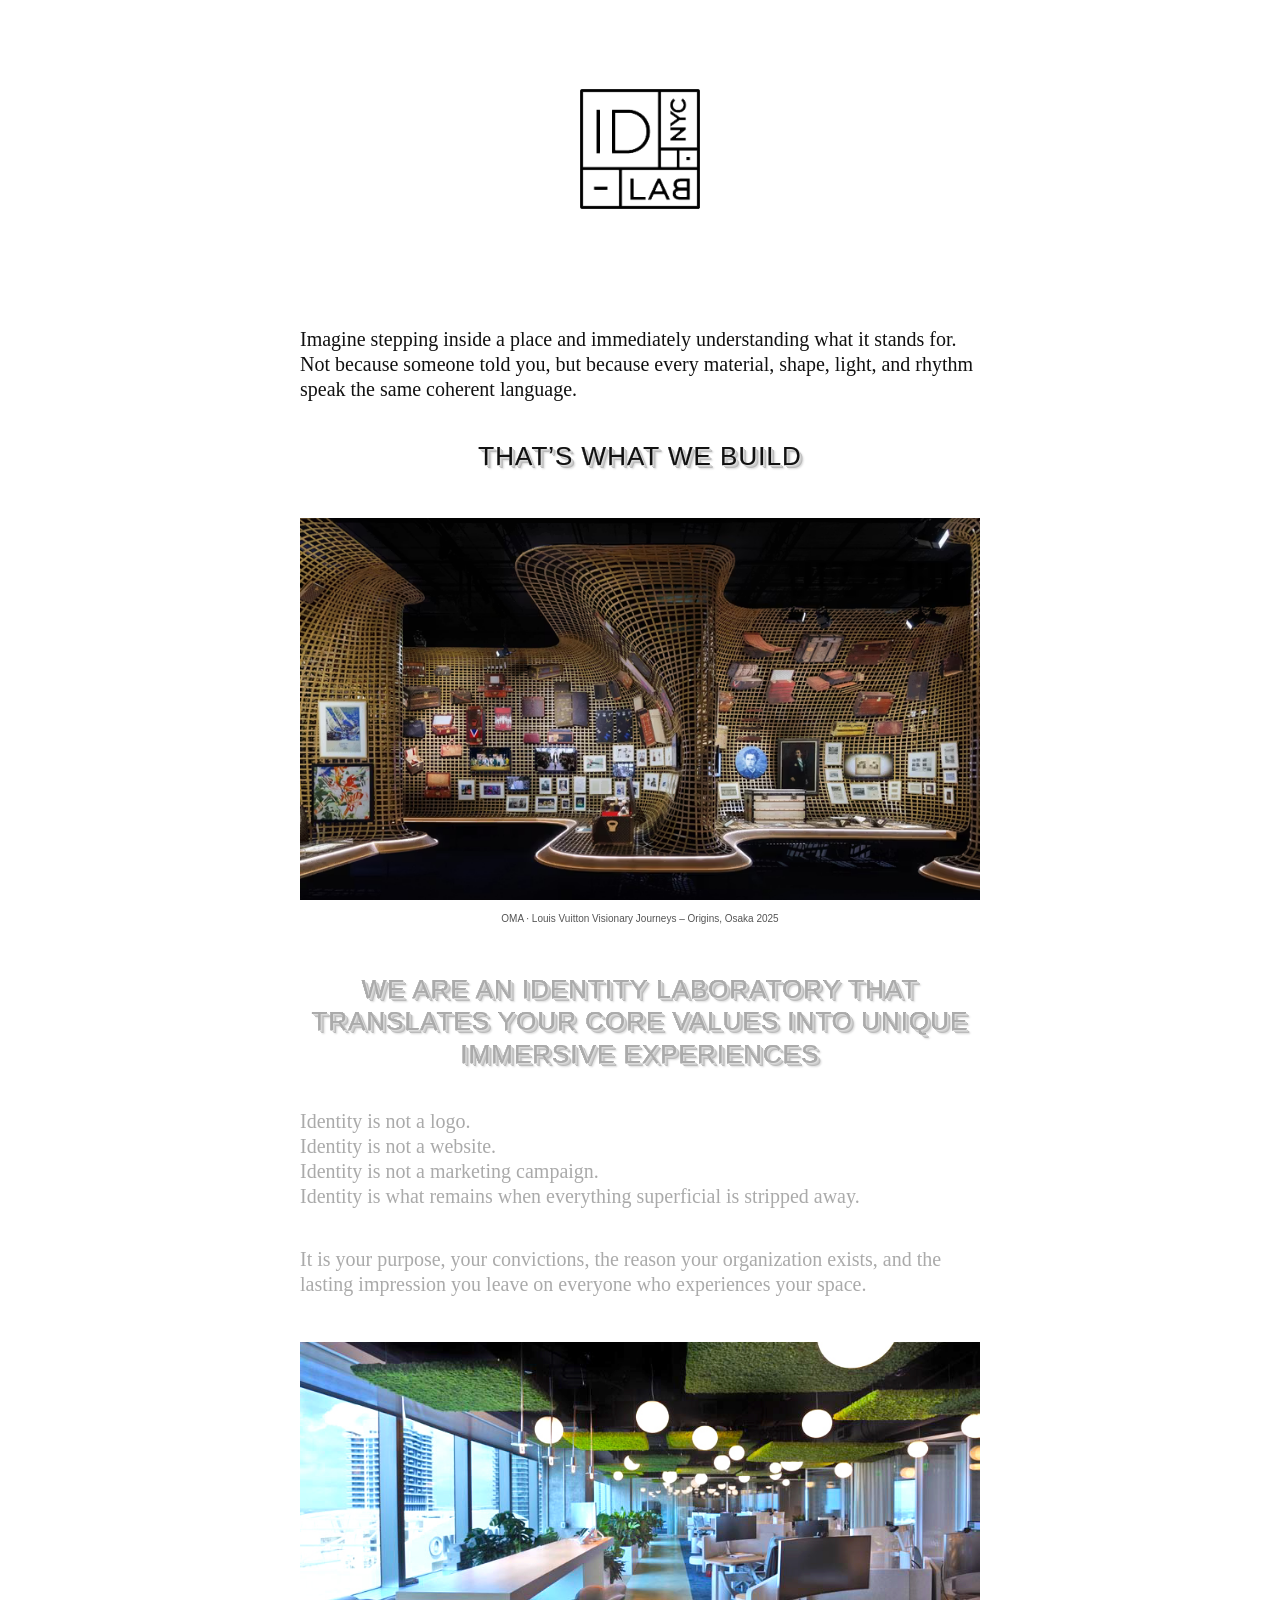
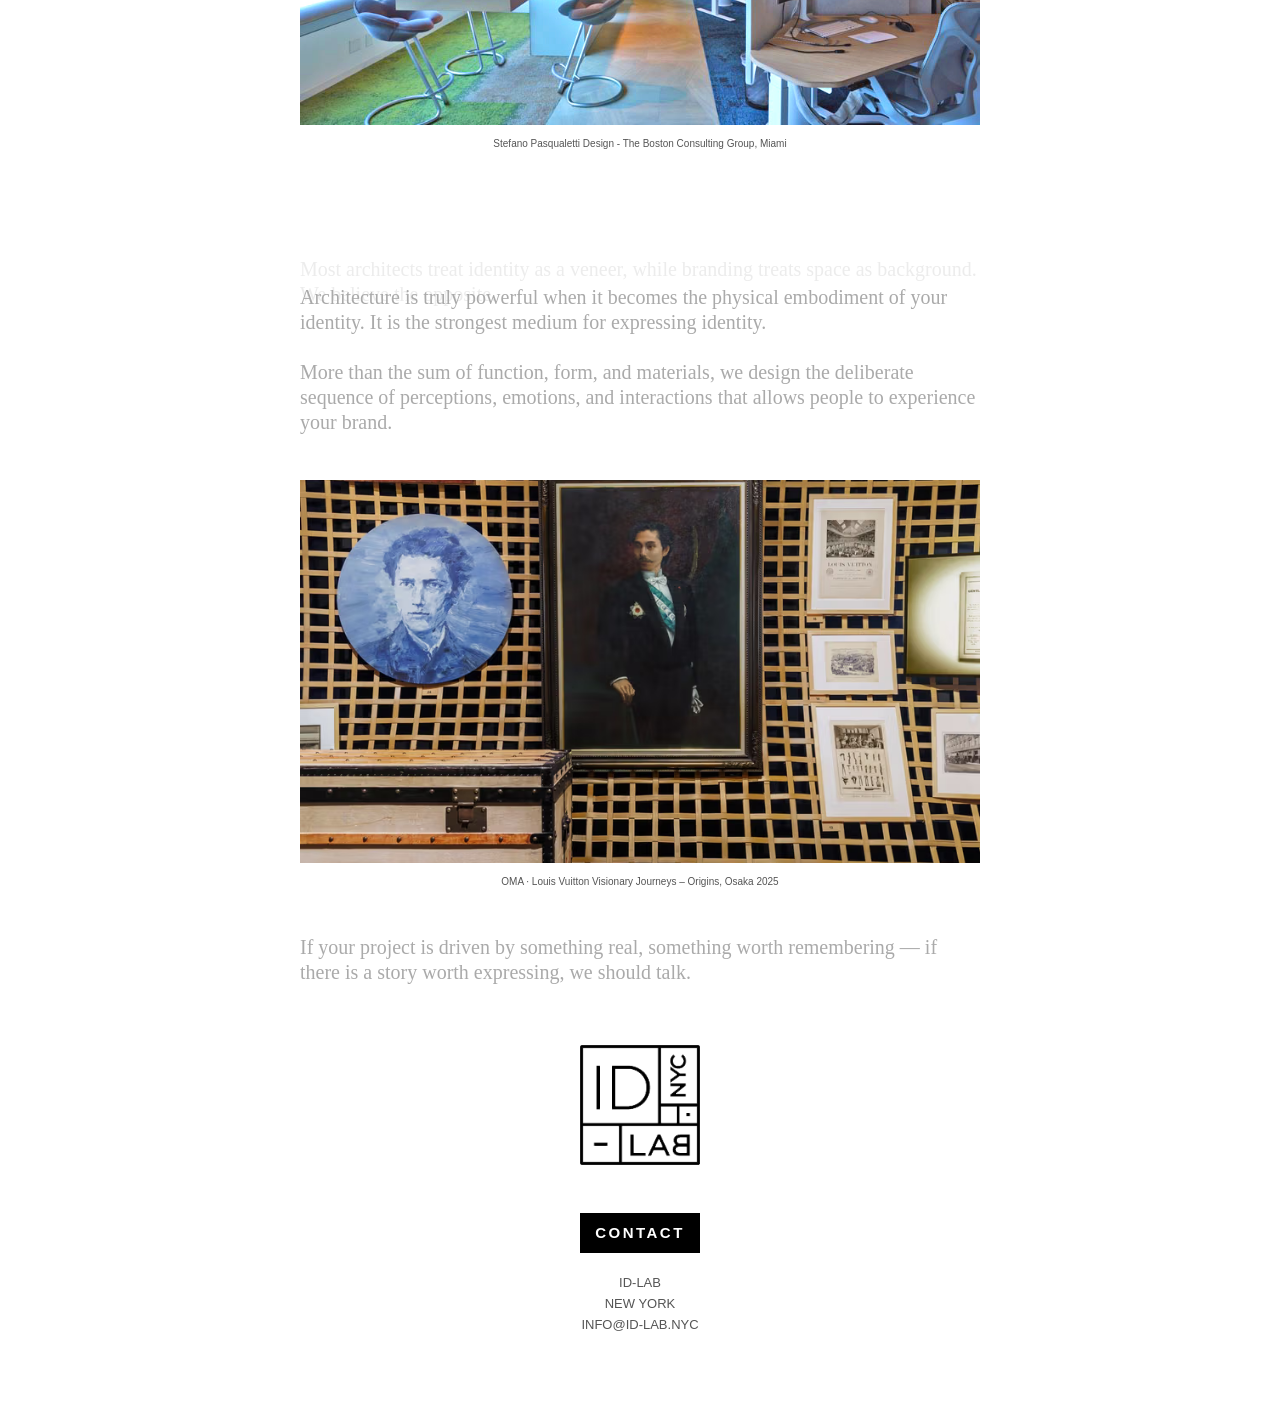
==== index.html @ a7807596 "Update index.html" ====
<!DOCTYPE html>
<html lang="en">
<head>
<meta charset="UTF-8">
<meta name="viewport" content="width=device-width, initial-scale=1.0">
<title>ID-LAB.nyc</title>
<style>
    *{margin:0;padding:0;box-sizing:border-box;}
    body{
        font-family: Helvetica, Arial, sans-serif;
        line-height: 1.25;
        color: #000;
        background: #fff;
        font-size:26px;
        font-weight: 400;
        text-transform: uppercase;
    }
    .container{
        max-width: 720px;
        margin: 0 auto;
        padding: 30px 20px 80px;
    }

    .hero{
        height:33vh;
        background:#fff;
        display:flex;
        align-items:center;
        justify-content:center;
    }
    .logo{
        width: 120px;
        height:auto;
        filter: invert(1); /* Inverts logo colors (white → black, etc.) */
    }


     /* LOGO - Vertical spin (Y-axis) */
    .logo{
        width: 120px;
        height:auto;
        filter: invert(1);
        transform-style: preserve-3d;
        animation: verticalSpin 28s linear infinite; /* slow elegant spin */
    }

    @keyframes verticalSpin {
        from { transform: rotateY(0deg); }
        to { transform: rotateY(360deg); }
    }



    /* Greyed-out Effect */
    p {
        margin-bottom: 2.4rem;
        margin-top: 2.4rem;
        color: #aaa;
        opacity: 0.22;
        transform: translateY(60px);
        transition: all 0.95s cubic-bezier(0.25, 0.1, 0.25, 1);
    }

    p.reveal {
        color: #111;
        opacity: 1;
        transform: translateY(0);
    }

    p.strong {
    text-transform: uppercase;
    font-weight: 400;
    letter-spacing: 1.0px;
    text-align: center;

    /* Very gentle thickness boost */
    -webkit-text-stroke: 0.25px #000;     /* main control - tweak this by 0.05px steps */
    paint-order: stroke fill;
    
    /* Very light shadow for extra softness */
    text-shadow: 
        0.3px 0 0 #000,
        -0.3px 0 0 #000;

       
        /* Rich 3D extruded effect */
        text-shadow:
            1px 1px 0 #ddd,
            2px 2px 0 #ccc,
            3px 3px 0 #bbb,
            4px 4px 2px rgba(0,0,0,0.15);

    }

    p.normal {
        text-transform: none;
        font-size: 20px;
        font-weight: 500;
        line-height: 1.25;
        font-family: Lora, Lora , serif;
        text-align: left;
    }

    p:first-child {
        margin-top: 0;
    }

    .slideshow{
        position: relative;
        width: 100%;
        aspect-ratio: 16 / 9;
        margin: 45px 0 12px;
        background: #fff;
        overflow: hidden;
    }
    .slide{
        position: absolute;
        top: 0; left: 0;
        width: 100%; height: 100%;
        opacity: 0;
        transition: opacity 0.7s ease;
    }
    .slide.active{ opacity: 1; }
    .slide img{
        width: 100%;
        height: 100%;
        object-fit: cover;
        object-position: center;
    }

    .slideshow-caption {
        color:#555;
        font-size: 10px;
        line-height: 1.3;
        text-align: center;
        text-transform: none;
        margin-top: 9px;
        min-height: 22px;
    }

    .contact-btn{
        display:block;
        margin: 40px auto 20px;
        width: 120px;
        text-align: center;
        color:#fff;
        background:#000;
        text-decoration:none;
        text-transform:uppercase;
        font-size:15px;
        font-weight:bold;
        letter-spacing:2.5px;
        border:2px solid #000;
        padding:9px 0;
    }

    .final-signature{
        text-align:center;
        margin: 60px 0 25px;
    }

    .contact-info {
        text-align: center;
        color: #555;
        font-size: 13px;
        line-height: 1.6;
        text-transform: uppercase;
    }
</style>
</head>
<body>

<div class="hero">
    <img class="logo" src="logo.png" alt="ID-LAB NYC">
</div>

<div class="container">

    <div class="intro-text">
        <p class="normal">Imagine stepping inside a place and immediately understanding what it stands for. Not because someone told you, but because every material, shape, light, and rhythm speak the same coherent language.<br></p>
        <p class="strong">That’s what we build</p>
    </div>

    <div class="slideshow" id="oma1">
        <div class="slide active"><img src="Images/OMA-LV-OSAKA-ORIG-01.avif"></div>
        <div class="slide"><img src="Images/OMA-LV-OSAKA-MONO.avif"></div>
        <div class="slide"><img src="Images/06-B.jpg"></div>
        <div class="slide"><img src="Images/19.jpg"></div>
        <div class="slide"><img src="Images/20.jpg"></div>
        <div class="slide"><img src="Images/21.jpg"></div>
        <div class="slide"><img src="Images/OMA-LV-BKK-ICON.avif"></div>
    </div>
    <div class="slideshow-caption" id="caption-oma1">OMA · Louis Vuitton Visionary Journeys – Origins, Osaka 2025</div>

    <p class="strong">We are an identity laboratory that translates your core values into unique immersive experiences</p>

    <p class="normal">Identity is not a logo.<br>Identity is not a website.<br>Identity is not a marketing campaign.<br>Identity is what remains when everything superficial is stripped away.</p>
    
    <p class="normal">It is your purpose, your convictions, the reason your organization exists, and the lasting impression you leave on everyone who experiences your space.</p>

    <div class="slideshow" id="retail">
        <div class="slide active"><img src="Images/08.jpg"></div>
        <div class="slide"><img src="Images/09.jpg"></div>
        <div class="slide"><img src="Images/10.jpg"></div>
        <div class="slide"><img src="Images/15.jpg"></div>
        <div class="slide"><img src="Images/17.jpg"></div>
        <div class="slide"><img src="Images/18.jpg"></div>
        <div class="slide"><img src="Images/82McDougal-L.avif"></div>
    </div>
    <div class="slideshow-caption" id="caption-retail">Stefano Pasqualetti Design - The Boston Consulting Group, Miami</div>

    <p class="normal">Most architects treat identity as a veneer, while branding treats space as background. We believe the opposite.</p>
    
    <p class="normal">Architecture is truly powerful when it becomes the physical embodiment of your identity. It is the strongest medium for expressing identity. <br><br>More than the sum of function, form, and materials, we design the deliberate sequence of perceptions, emotions, and interactions that allows people to experience your brand.</p>

    <div class="slideshow" id="finaloma">
        <div class="slide active"><img src="Images/OMA-LV-OSAKA-ORIG-02.avif"></div>
        <div class="slide"><img src="Images/OMA-LV-OSAKA-MONO.avif"></div>
        <div class="slide"><img src="Images/03.jpg"></div>
        <div class="slide"><img src="Images/04.jpg"></div>
        <div class="slide"><img src="Images/05.jpg"></div>
        <div class="slide"><img src="Images/06.jpg"></div>
        <div class="slide"><img src="Images/07.jpg"></div>
    </div>
    <div class="slideshow-caption" id="caption-finaloma">OMA · Louis Vuitton Visionary Journeys – Origins, Osaka 2025</div>

    <p class="normal">If your project is driven by something real, something worth remembering — if there is a story worth expressing, we should talk.</p>

    <div class="final-signature">
        <img class="logo" src="logo.png" alt="ID-LAB NYC">
    </div>

    <a href="mailto:info@id-lab.nyc" class="contact-btn">Contact</a>

    <div class="contact-info">
        ID-LAB<br>
        New York<br>
        info@id-lab.nyc
    </div>

</div>

<script>
function initSlideshow(slideshowId, captionId, captions) {
    const slides = document.querySelectorAll(`#${slideshowId} .slide`);
    const captionEl = document.getElementById(captionId);
    let i = 0;

    setInterval(() => {
        slides.forEach(s => s.classList.remove('active'));
        i = (i + 1) % slides.length;
        slides[i].classList.add('active');
        captionEl.textContent = captions[i];
    }, 3800);
}

const omaCaptions = ["OMA · Louis Vuitton Visionary Journeys – Origins, Osaka 2025","OMA · Louis Vuitton Visionary Journeys – Monogram, Osaka 2025","OMA · Louis Vuitton Visionary Journeys – LV & Japan, Osaka 2025","OMA · Louis Vuitton Visionary Journeys – Trunkscape, Osaka 2025","OMA · Louis Vuitton Visionary Journeys – LV & Japan, Osaka 2025","OMA · Louis Vuitton Visionary Journeys – Atelier, Osaka 2025","OMA · Louis Vuitton Visionary Journeys – Icons, Bangkok 2023"];

const retailCaptions = ["Stefano Pasqualetti Design - The Boston Consulting Group, Miami","Stefano Pasqualetti Design - The Boston Consulting Group, Miami","Stefano Pasqualetti Design - The Boston Consulting Group, Miami","Anastasio Architects - Giada Flagship, Boston","Anastasio Architects - Golden Goose, Chicago","Anastasio Architects - Golden Goose, Boston","82 McDougal, Fireplace Livingroom, New York, 2018"];

const finalCaptions = ["OMA · Louis Vuitton Visionary Journeys – Origins, Osaka 2025","OMA · Louis Vuitton Visionary Journeys – Monogram, Osaka 2025","OMA · Louis Vuitton Visionary Journeys – Trunkscape, Bangkok 2025","OMA · Louis Vuitton Visionary Journeys – Giveaway, Bangkok 2025","OMA · Louis Vuitton Visionary Journeys – Sport, Shanghai 2025","OMA · Louis Vuitton Visionary Journeys – Icons, Shanghai 2025","OMA · Louis Vuitton Visionary Journeys – Music, Seoul 2025"];

initSlideshow('oma1', 'caption-oma1', omaCaptions);
initSlideshow('retail', 'caption-retail', retailCaptions);
initSlideshow('finaloma', 'caption-finaloma', finalCaptions);

// Cleaner & more decisive reveal - text disappears fully before re-adjusting
let ticking = false;

function revealOnScroll() {
    if (ticking) return;
    ticking = true;

    requestAnimationFrame(() => {
        const paragraphs = document.querySelectorAll('p');
        const vh = window.innerHeight;
        const showThreshold = vh * 0.8;
        const hideThreshold = vh * 0.2;   // Disappears earlier when scrolling up

        paragraphs.forEach(p => {
            const rect = p.getBoundingClientRect();
            if (rect.top < showThreshold && rect.bottom > hideThreshold) {
                p.classList.add('reveal');
            } else {
                p.classList.remove('reveal');
            }
        });
        ticking = false;
    });
}

window.addEventListener('scroll', revealOnScroll, { passive: true });
window.addEventListener('load', revealOnScroll);
</script>

</body>
</html>
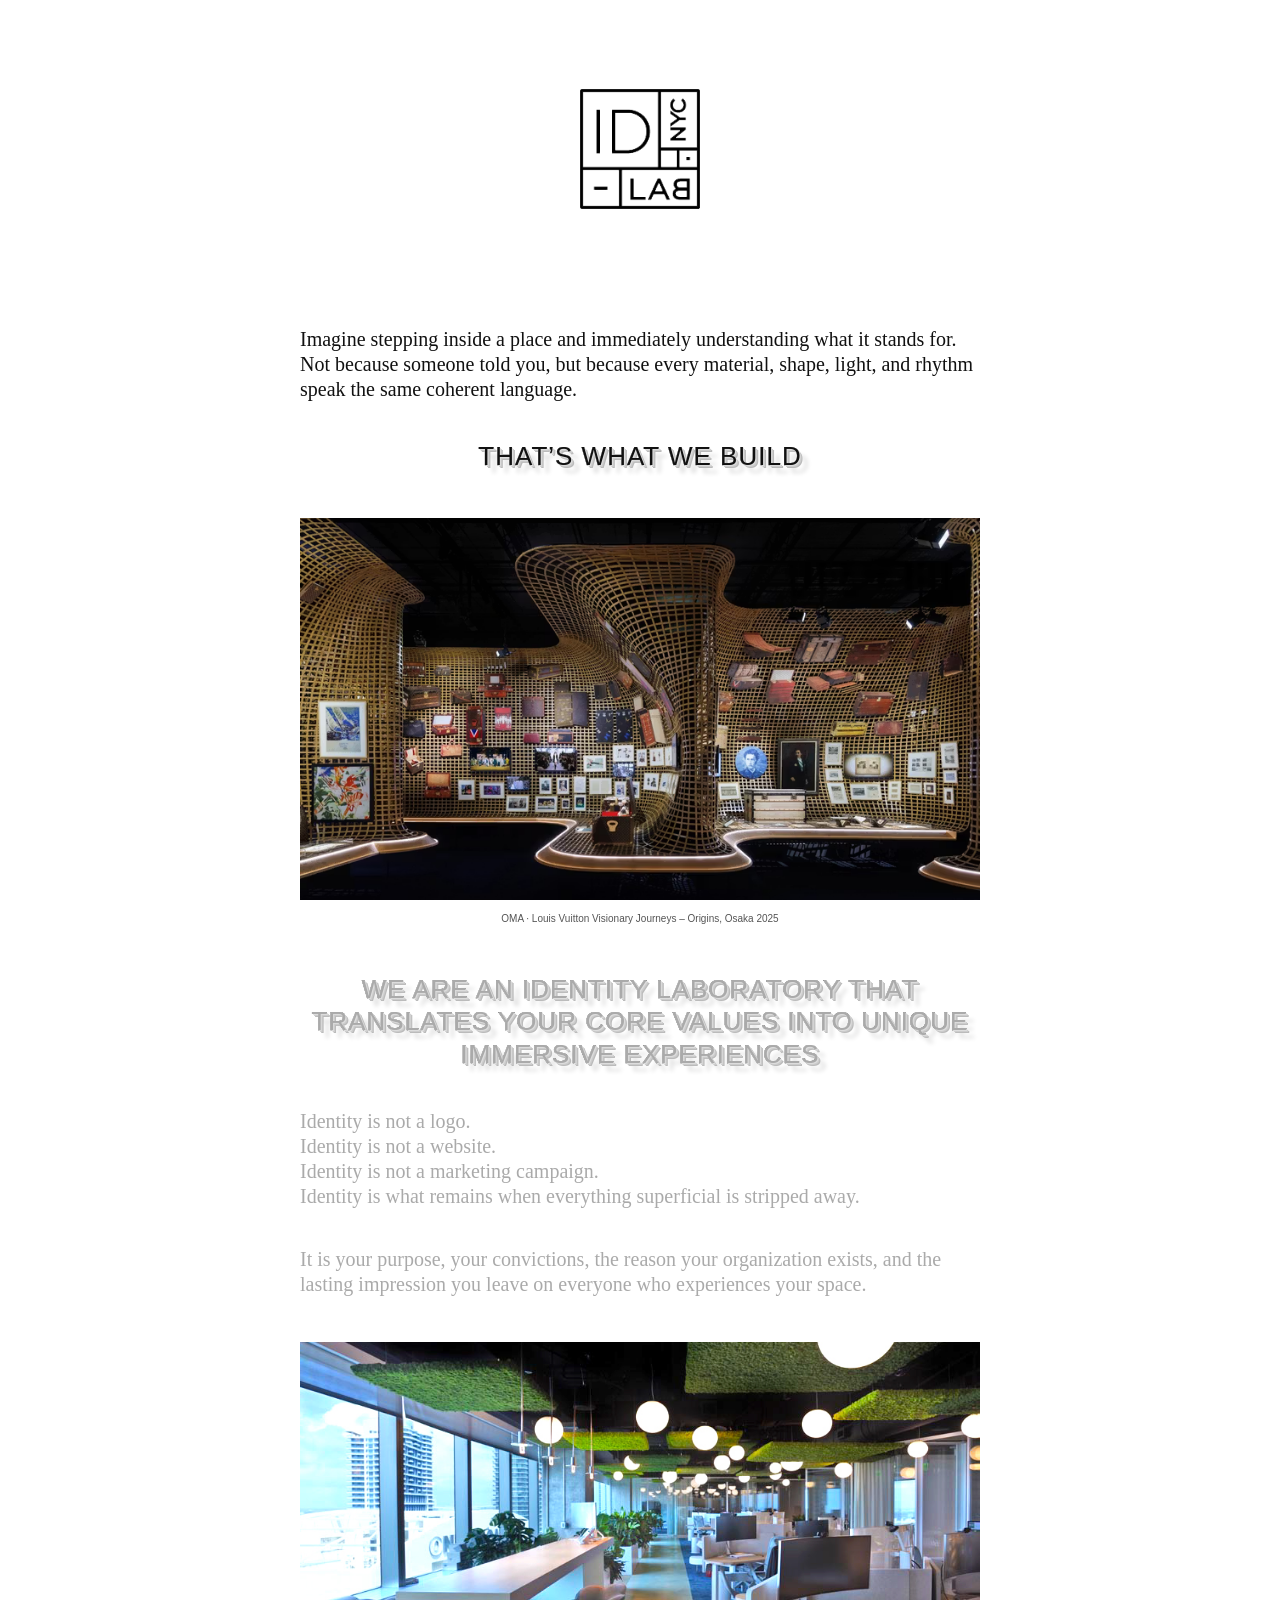
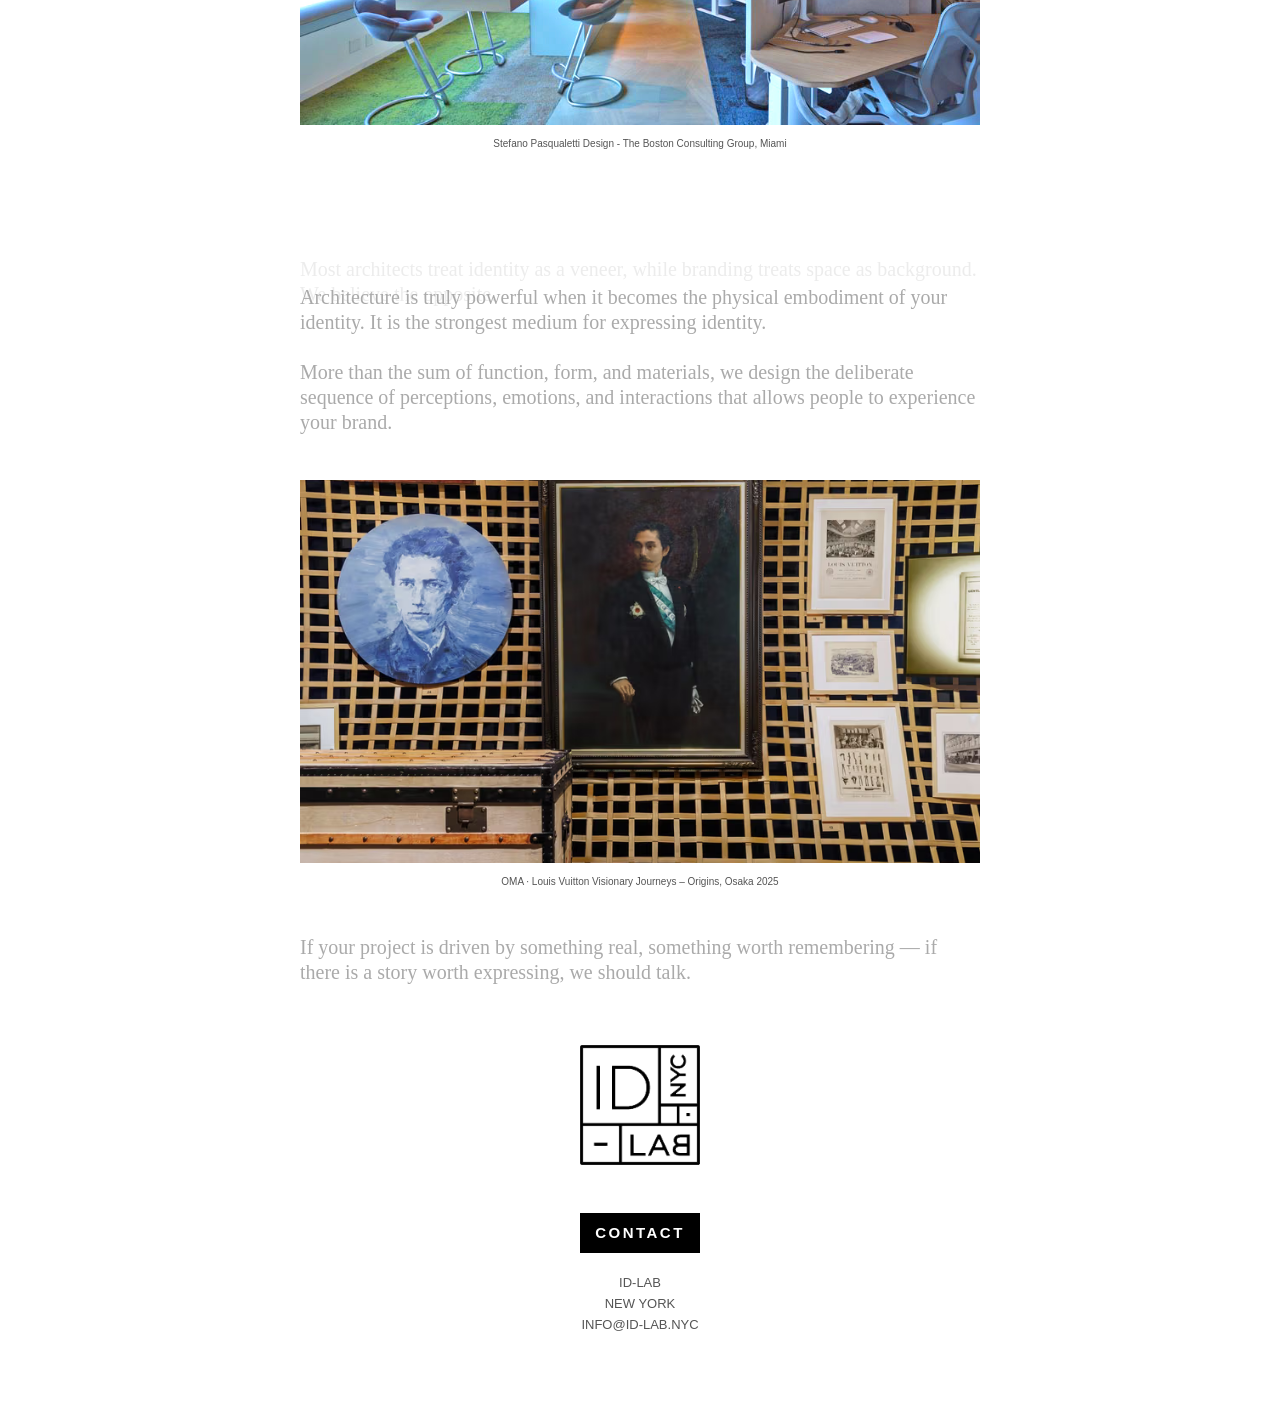
==== commit 83e19e1c: "Update index.html" ====
--- a/index.html
+++ b/index.html
@@ -35,21 +35,6 @@
     }
 
 
-     /* LOGO - Vertical spin (Y-axis) */
-    .logo{
-        width: 120px;
-        height:auto;
-        filter: invert(1);
-        transform-style: preserve-3d;
-        animation: verticalSpin 28s linear infinite; /* slow elegant spin */
-    }
-
-    @keyframes verticalSpin {
-        from { transform: rotateY(0deg); }
-        to { transform: rotateY(360deg); }
-    }
-
-
 
     /* Greyed-out Effect */
     p {
@@ -88,7 +73,7 @@
             1px 1px 0 #ddd,
             2px 2px 0 #ccc,
             3px 3px 0 #bbb,
-            4px 4px 2px rgba(0,0,0,0.15);
+            8px 8px 4px rgba(0,0,0,0.15);
 
     }
 
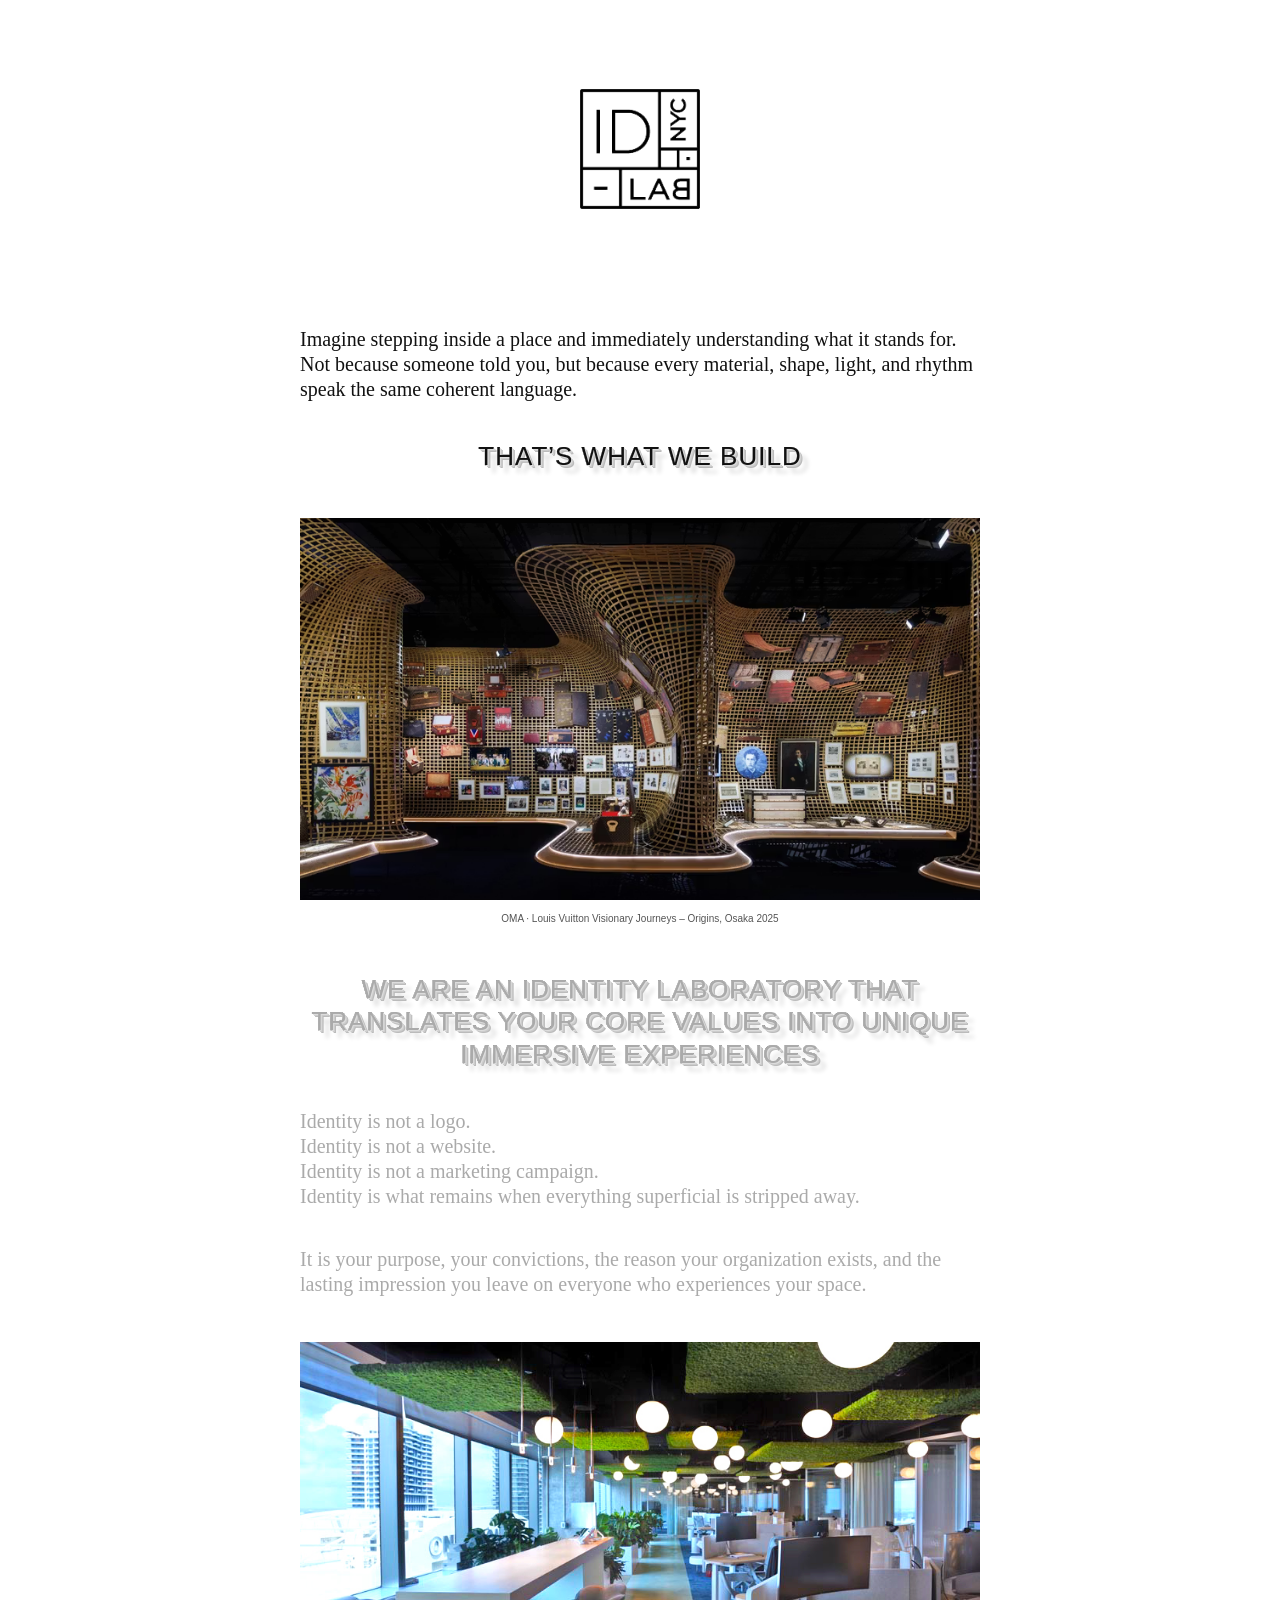
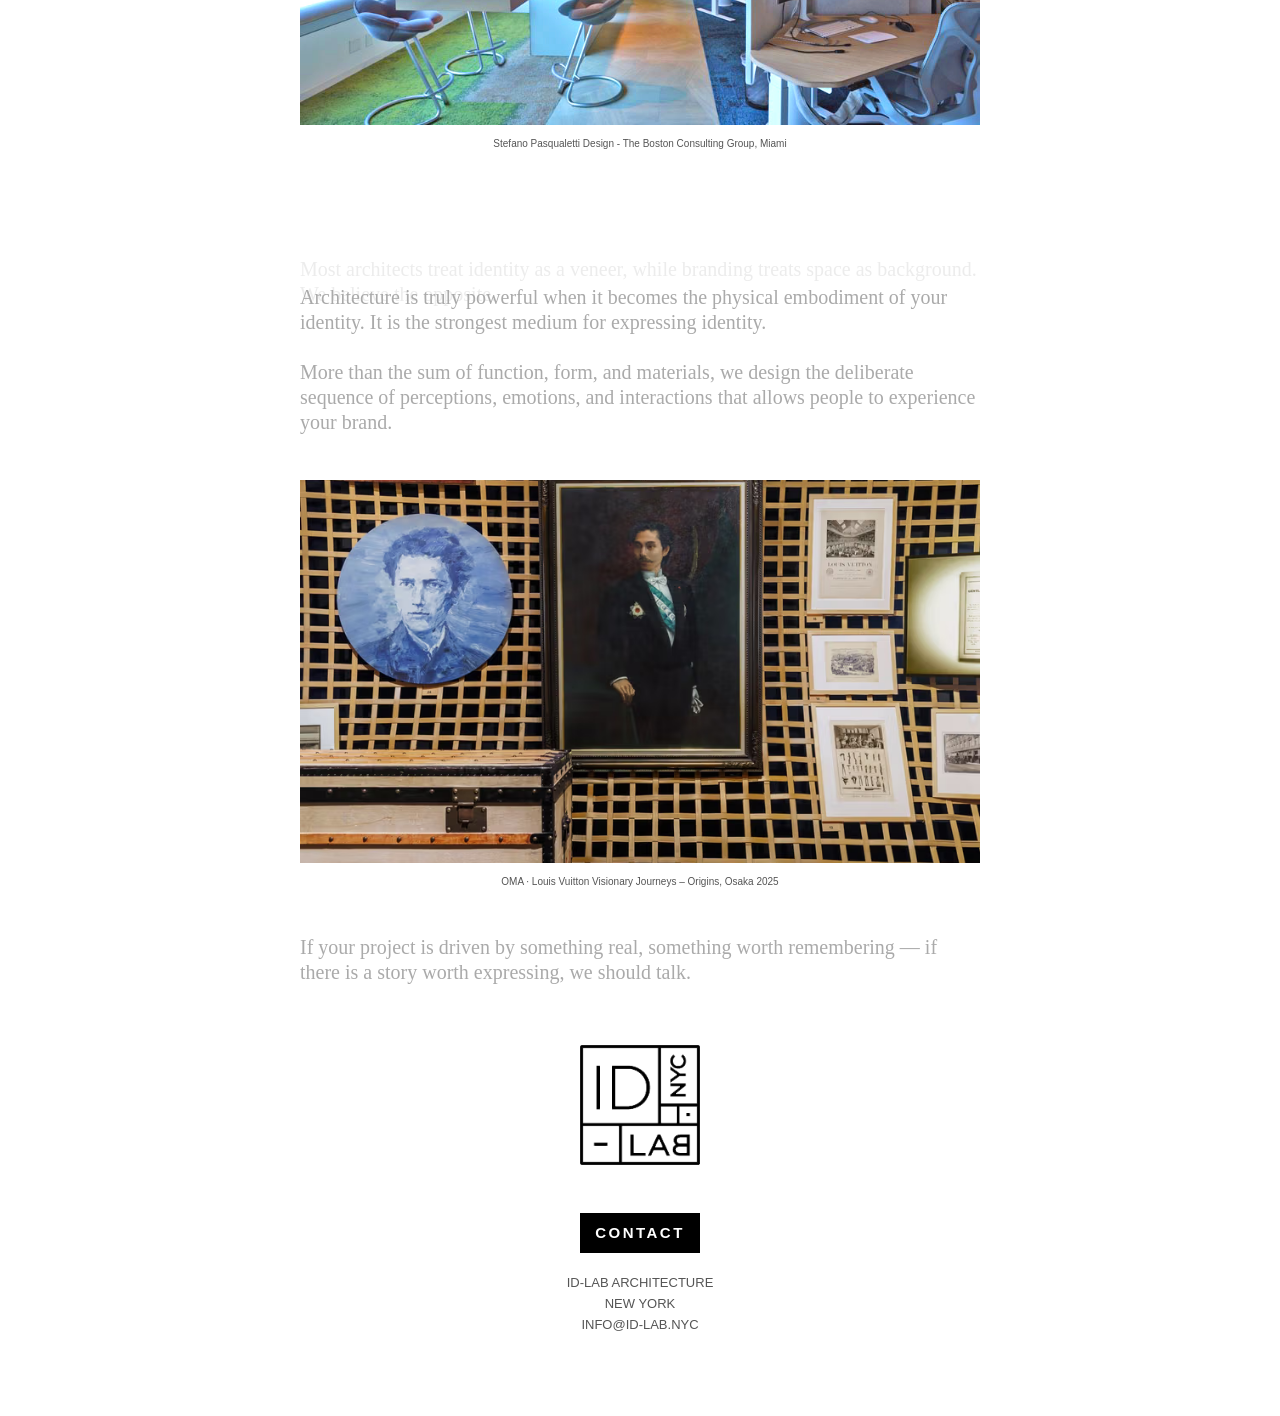
==== commit 17b1f1b8: "Update index.html" ====
--- a/index.html
+++ b/index.html
@@ -218,7 +218,7 @@
     <a href="mailto:info@id-lab.nyc" class="contact-btn">Contact</a>
 
     <div class="contact-info">
-        ID-LAB<br>
+        ID-LAB ARCHITECTURE<br>
         New York<br>
         info@id-lab.nyc
     </div>
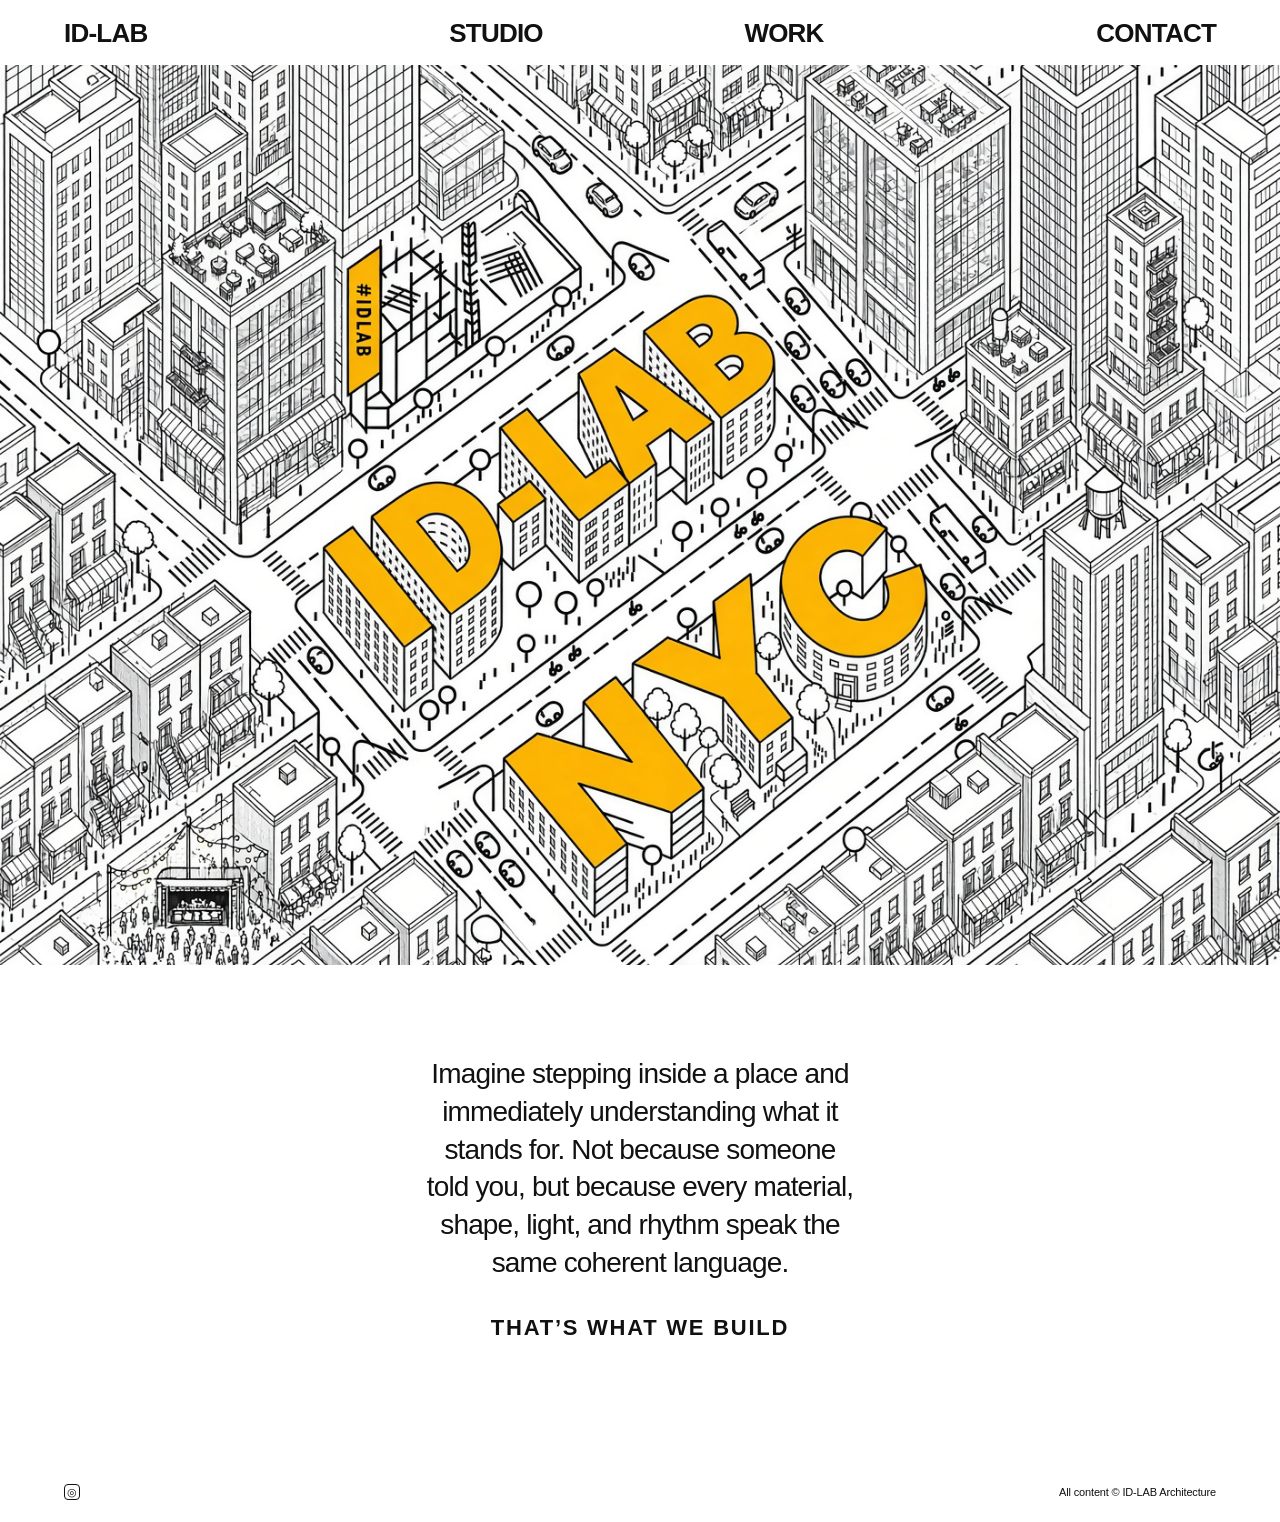
==== commit 0bb98dde: "Update index.html" ====
--- a/index.html
+++ b/index.html
@@ -1,282 +1,31 @@
 <!DOCTYPE html>
 <html lang="en">
 <head>
-<meta charset="UTF-8">
-<meta name="viewport" content="width=device-width, initial-scale=1.0">
-<title>ID-LAB.nyc</title>
-<style>
-    *{margin:0;padding:0;box-sizing:border-box;}
-    body{
-        font-family: Helvetica, Arial, sans-serif;
-        line-height: 1.25;
-        color: #000;
-        background: #fff;
-        font-size:26px;
-        font-weight: 400;
-        text-transform: uppercase;
-    }
-    .container{
-        max-width: 720px;
-        margin: 0 auto;
-        padding: 30px 20px 80px;
-    }
-
-    .hero{
-        height:33vh;
-        background:#fff;
-        display:flex;
-        align-items:center;
-        justify-content:center;
-    }
-    .logo{
-        width: 120px;
-        height:auto;
-        filter: invert(1); /* Inverts logo colors (white → black, etc.) */
-    }
-
-
-
-    /* Greyed-out Effect */
-    p {
-        margin-bottom: 2.4rem;
-        margin-top: 2.4rem;
-        color: #aaa;
-        opacity: 0.22;
-        transform: translateY(60px);
-        transition: all 0.95s cubic-bezier(0.25, 0.1, 0.25, 1);
-    }
-
-    p.reveal {
-        color: #111;
-        opacity: 1;
-        transform: translateY(0);
-    }
-
-    p.strong {
-    text-transform: uppercase;
-    font-weight: 400;
-    letter-spacing: 1.0px;
-    text-align: center;
-
-    /* Very gentle thickness boost */
-    -webkit-text-stroke: 0.25px #000;     /* main control - tweak this by 0.05px steps */
-    paint-order: stroke fill;
-    
-    /* Very light shadow for extra softness */
-    text-shadow: 
-        0.3px 0 0 #000,
-        -0.3px 0 0 #000;
-
-       
-        /* Rich 3D extruded effect */
-        text-shadow:
-            1px 1px 0 #ddd,
-            2px 2px 0 #ccc,
-            3px 3px 0 #bbb,
-            8px 8px 4px rgba(0,0,0,0.15);
-
-    }
-
-    p.normal {
-        text-transform: none;
-        font-size: 20px;
-        font-weight: 500;
-        line-height: 1.25;
-        font-family: Lora, Lora , serif;
-        text-align: left;
-    }
-
-    p:first-child {
-        margin-top: 0;
-    }
-
-    .slideshow{
-        position: relative;
-        width: 100%;
-        aspect-ratio: 16 / 9;
-        margin: 45px 0 12px;
-        background: #fff;
-        overflow: hidden;
-    }
-    .slide{
-        position: absolute;
-        top: 0; left: 0;
-        width: 100%; height: 100%;
-        opacity: 0;
-        transition: opacity 0.7s ease;
-    }
-    .slide.active{ opacity: 1; }
-    .slide img{
-        width: 100%;
-        height: 100%;
-        object-fit: cover;
-        object-position: center;
-    }
-
-    .slideshow-caption {
-        color:#555;
-        font-size: 10px;
-        line-height: 1.3;
-        text-align: center;
-        text-transform: none;
-        margin-top: 9px;
-        min-height: 22px;
-    }
-
-    .contact-btn{
-        display:block;
-        margin: 40px auto 20px;
-        width: 120px;
-        text-align: center;
-        color:#fff;
-        background:#000;
-        text-decoration:none;
-        text-transform:uppercase;
-        font-size:15px;
-        font-weight:bold;
-        letter-spacing:2.5px;
-        border:2px solid #000;
-        padding:9px 0;
-    }
-
-    .final-signature{
-        text-align:center;
-        margin: 60px 0 25px;
-    }
-
-    .contact-info {
-        text-align: center;
-        color: #555;
-        font-size: 13px;
-        line-height: 1.6;
-        text-transform: uppercase;
-    }
-</style>
+  <meta charset="UTF-8" />
+  <meta name="viewport" content="width=device-width, initial-scale=1" />
+ 
+  <link rel="stylesheet" href="style.css" />
 </head>
 <body>
+  <header class="nav">
+    <a href="index.html">ID-LAB</a>
+    <a href="studio.html">Studio</a>
+    <a href="work.html">Work</a>
+    <a href="contact.html">Contact</a>
+  </header>
 
-<div class="hero">
-    <img class="logo" src="logo.png" alt="ID-LAB NYC">
-</div>
+  <div class="cover">
+    <img src="id-lab-city-iso.png" alt="ID-LAB NYC">
+  </div>
 
-<div class="container">
+  <div class="intro">
+    <p>Imagine stepping inside a place and immediately understanding what it stands for. Not because someone told you, but because every material, shape, light, and rhythm speak the same coherent language.</p>
+    <p class="kicker">That’s what we build</p>
+  </div>
 
-    <div class="intro-text">
-        <p class="normal">Imagine stepping inside a place and immediately understanding what it stands for. Not because someone told you, but because every material, shape, light, and rhythm speak the same coherent language.<br></p>
-        <p class="strong">That’s what we build</p>
-    </div>
-
-    <div class="slideshow" id="oma1">
-        <div class="slide active"><img src="Images/OMA-LV-OSAKA-ORIG-01.avif"></div>
-        <div class="slide"><img src="Images/OMA-LV-OSAKA-MONO.avif"></div>
-        <div class="slide"><img src="Images/06-B.jpg"></div>
-        <div class="slide"><img src="Images/19.jpg"></div>
-        <div class="slide"><img src="Images/20.jpg"></div>
-        <div class="slide"><img src="Images/21.jpg"></div>
-        <div class="slide"><img src="Images/OMA-LV-BKK-ICON.avif"></div>
-    </div>
-    <div class="slideshow-caption" id="caption-oma1">OMA · Louis Vuitton Visionary Journeys – Origins, Osaka 2025</div>
-
-    <p class="strong">We are an identity laboratory that translates your core values into unique immersive experiences</p>
-
-    <p class="normal">Identity is not a logo.<br>Identity is not a website.<br>Identity is not a marketing campaign.<br>Identity is what remains when everything superficial is stripped away.</p>
-    
-    <p class="normal">It is your purpose, your convictions, the reason your organization exists, and the lasting impression you leave on everyone who experiences your space.</p>
-
-    <div class="slideshow" id="retail">
-        <div class="slide active"><img src="Images/08.jpg"></div>
-        <div class="slide"><img src="Images/09.jpg"></div>
-        <div class="slide"><img src="Images/10.jpg"></div>
-        <div class="slide"><img src="Images/15.jpg"></div>
-        <div class="slide"><img src="Images/17.jpg"></div>
-        <div class="slide"><img src="Images/18.jpg"></div>
-        <div class="slide"><img src="Images/82McDougal-L.avif"></div>
-    </div>
-    <div class="slideshow-caption" id="caption-retail">Stefano Pasqualetti Design - The Boston Consulting Group, Miami</div>
-
-    <p class="normal">Most architects treat identity as a veneer, while branding treats space as background. We believe the opposite.</p>
-    
-    <p class="normal">Architecture is truly powerful when it becomes the physical embodiment of your identity. It is the strongest medium for expressing identity. <br><br>More than the sum of function, form, and materials, we design the deliberate sequence of perceptions, emotions, and interactions that allows people to experience your brand.</p>
-
-    <div class="slideshow" id="finaloma">
-        <div class="slide active"><img src="Images/OMA-LV-OSAKA-ORIG-02.avif"></div>
-        <div class="slide"><img src="Images/OMA-LV-OSAKA-MONO.avif"></div>
-        <div class="slide"><img src="Images/03.jpg"></div>
-        <div class="slide"><img src="Images/04.jpg"></div>
-        <div class="slide"><img src="Images/05.jpg"></div>
-        <div class="slide"><img src="Images/06.jpg"></div>
-        <div class="slide"><img src="Images/07.jpg"></div>
-    </div>
-    <div class="slideshow-caption" id="caption-finaloma">OMA · Louis Vuitton Visionary Journeys – Origins, Osaka 2025</div>
-
-    <p class="normal">If your project is driven by something real, something worth remembering — if there is a story worth expressing, we should talk.</p>
-
-    <div class="final-signature">
-        <img class="logo" src="logo.png" alt="ID-LAB NYC">
-    </div>
-
-    <a href="mailto:info@id-lab.nyc" class="contact-btn">Contact</a>
-
-    <div class="contact-info">
-        ID-LAB ARCHITECTURE<br>
-        New York<br>
-        info@id-lab.nyc
-    </div>
-
-</div>
-
-<script>
-function initSlideshow(slideshowId, captionId, captions) {
-    const slides = document.querySelectorAll(`#${slideshowId} .slide`);
-    const captionEl = document.getElementById(captionId);
-    let i = 0;
-
-    setInterval(() => {
-        slides.forEach(s => s.classList.remove('active'));
-        i = (i + 1) % slides.length;
-        slides[i].classList.add('active');
-        captionEl.textContent = captions[i];
-    }, 3800);
-}
-
-const omaCaptions = ["OMA · Louis Vuitton Visionary Journeys – Origins, Osaka 2025","OMA · Louis Vuitton Visionary Journeys – Monogram, Osaka 2025","OMA · Louis Vuitton Visionary Journeys – LV & Japan, Osaka 2025","OMA · Louis Vuitton Visionary Journeys – Trunkscape, Osaka 2025","OMA · Louis Vuitton Visionary Journeys – LV & Japan, Osaka 2025","OMA · Louis Vuitton Visionary Journeys – Atelier, Osaka 2025","OMA · Louis Vuitton Visionary Journeys – Icons, Bangkok 2023"];
-
-const retailCaptions = ["Stefano Pasqualetti Design - The Boston Consulting Group, Miami","Stefano Pasqualetti Design - The Boston Consulting Group, Miami","Stefano Pasqualetti Design - The Boston Consulting Group, Miami","Anastasio Architects - Giada Flagship, Boston","Anastasio Architects - Golden Goose, Chicago","Anastasio Architects - Golden Goose, Boston","82 McDougal, Fireplace Livingroom, New York, 2018"];
-
-const finalCaptions = ["OMA · Louis Vuitton Visionary Journeys – Origins, Osaka 2025","OMA · Louis Vuitton Visionary Journeys – Monogram, Osaka 2025","OMA · Louis Vuitton Visionary Journeys – Trunkscape, Bangkok 2025","OMA · Louis Vuitton Visionary Journeys – Giveaway, Bangkok 2025","OMA · Louis Vuitton Visionary Journeys – Sport, Shanghai 2025","OMA · Louis Vuitton Visionary Journeys – Icons, Shanghai 2025","OMA · Louis Vuitton Visionary Journeys – Music, Seoul 2025"];
-
-initSlideshow('oma1', 'caption-oma1', omaCaptions);
-initSlideshow('retail', 'caption-retail', retailCaptions);
-initSlideshow('finaloma', 'caption-finaloma', finalCaptions);
-
-// Cleaner & more decisive reveal - text disappears fully before re-adjusting
-let ticking = false;
-
-function revealOnScroll() {
-    if (ticking) return;
-    ticking = true;
-
-    requestAnimationFrame(() => {
-        const paragraphs = document.querySelectorAll('p');
-        const vh = window.innerHeight;
-        const showThreshold = vh * 0.8;
-        const hideThreshold = vh * 0.2;   // Disappears earlier when scrolling up
-
-        paragraphs.forEach(p => {
-            const rect = p.getBoundingClientRect();
-            if (rect.top < showThreshold && rect.bottom > hideThreshold) {
-                p.classList.add('reveal');
-            } else {
-                p.classList.remove('reveal');
-            }
-        });
-        ticking = false;
-    });
-}
-
-window.addEventListener('scroll', revealOnScroll, { passive: true });
-window.addEventListener('load', revealOnScroll);
-</script>
-
+  <footer>
+    <span class="ig" aria-hidden="true">◎</span>
+    <span>All content © ID-LAB Architecture</span>
+  </footer>
 </body>
 </html>
--- a/style.css
+++ b/style.css
@@ -0,0 +1,167 @@
+:root { --ink: #111; --muted: #6e6e6e; --bg: #fff; }
+* { box-sizing: border-box; margin: 0; padding: 0; }
+html, body { background: var(--bg); color: var(--ink); }
+body {
+  font-family: Helvetica, Arial, "Helvetica Neue", sans-serif;
+  font-weight: 400;
+  letter-spacing: -0.01em;
+}
+a { color: inherit; text-decoration: none; }
+a:hover { opacity: 0.45; }
+
+header.nav {
+  position: sticky; top: 0; z-index: 30;
+  background: rgba(255,255,255,.94);
+  display: grid;
+  grid-template-columns: 1fr 1fr 1fr 1fr;
+  align-items: center;
+  padding: 18px 5vw 16px;
+}
+header.nav a {
+  font-size: clamp(13px, 3.4vw, 26px);
+  font-weight: 700;
+  letter-spacing: -0.03em;
+  text-transform: uppercase;
+}
+header.nav a:nth-child(1) { text-align: left; }
+header.nav a:nth-child(2),
+header.nav a:nth-child(3) { text-align: center; }
+header.nav a:nth-child(4) { text-align: right; }
+
+.cover {
+  width: 100vw;
+  height: 100svh;
+  margin: 0;
+  overflow: hidden;
+  background: #fff;
+}
+.cover img {
+  width: 100%;
+  height: 100%;
+  object-fit: cover;
+  object-position: center 22%;
+  display: block;
+}
+
+.intro {
+  max-width: 38em;
+  margin: 0 auto;
+  padding: 10vh 7vw 14vh;
+  text-align: center;
+}
+.intro p {
+  font-size: clamp(17px, 3.6vw, 28px);
+  line-height: 1.35;
+  letter-spacing: -0.03em;
+}
+.intro .kicker {
+  margin-top: 1.4em;
+  font-size: clamp(15px, 3.2vw, 22px);
+  font-weight: 700;
+  letter-spacing: 0.08em;
+  text-transform: uppercase;
+}
+
+.wrap {
+  max-width: 820px;
+  margin: 0 auto;
+  padding: 48px 6vw 90px;
+}
+.wrap p {
+  font-size: clamp(17px, 3.5vw, 24px);
+  line-height: 1.38;
+  letter-spacing: -0.03em;
+  margin-bottom: 1.05em;
+}
+.wrap .name {
+  margin-top: 2em;
+  padding-top: 1.3em;
+  border-top: 1px solid #ececec;
+  font-size: clamp(20px, 4vw, 28px);
+  font-weight: 700;
+  letter-spacing: -0.03em;
+}
+.wrap .meta {
+  color: var(--muted);
+  font-size: 14px;
+  margin: 0.35em 0 1.3em;
+}
+.wrap .meta a { border-bottom: 1px solid #111; }
+
+.slideshow {
+  position: relative;
+  width: 100%;
+  aspect-ratio: 16 / 9;
+  margin: 18px 0 8px;
+  background: #f4f4f4;
+  overflow: hidden;
+}
+.slide {
+  position: absolute;
+  inset: 0;
+  opacity: 0;
+  transition: opacity 0.7s ease;
+}
+.slide.active { opacity: 1; }
+.slide img {
+  width: 100%;
+  height: 100%;
+  object-fit: cover;
+  object-position: center;
+  display: block;
+}
+.slideshow-caption {
+  color: var(--muted);
+  font-size: 12px;
+  line-height: 1.35;
+  margin: 8px 0 2.2em;
+  min-height: 2.2em;
+}
+
+.services {
+  list-style: none;
+  margin: 2em 0 0;
+  padding: 0;
+}
+.services li {
+  font-size: clamp(17px, 3.5vw, 24px);
+  line-height: 1.5;
+  letter-spacing: -0.03em;
+  padding: 0.15em 0;
+}
+
+.contact-page {
+  min-height: calc(100svh - 140px);
+  display: flex;
+  flex-direction: column;
+  align-items: center;
+  justify-content: center;
+  text-align: center;
+  padding: 40px 7vw 100px;
+  gap: 22px;
+}
+.contact-page .lead,
+.contact-page .where {
+  color: var(--muted);
+  font-size: clamp(16px, 3.4vw, 24px);
+}
+.contact-page .mail {
+  font-size: clamp(18px, 3.8vw, 26px);
+  font-weight: 500;
+}
+
+footer {
+  display: flex;
+  justify-content: space-between;
+  align-items: center;
+  padding: 16px 5vw 22px;
+  font-size: 11px;
+}
+footer .ig {
+  width: 16px; height: 16px;
+  border: 1.4px solid #111;
+  border-radius: 4px;
+  display: inline-flex;
+  align-items: center;
+  justify-content: center;
+}
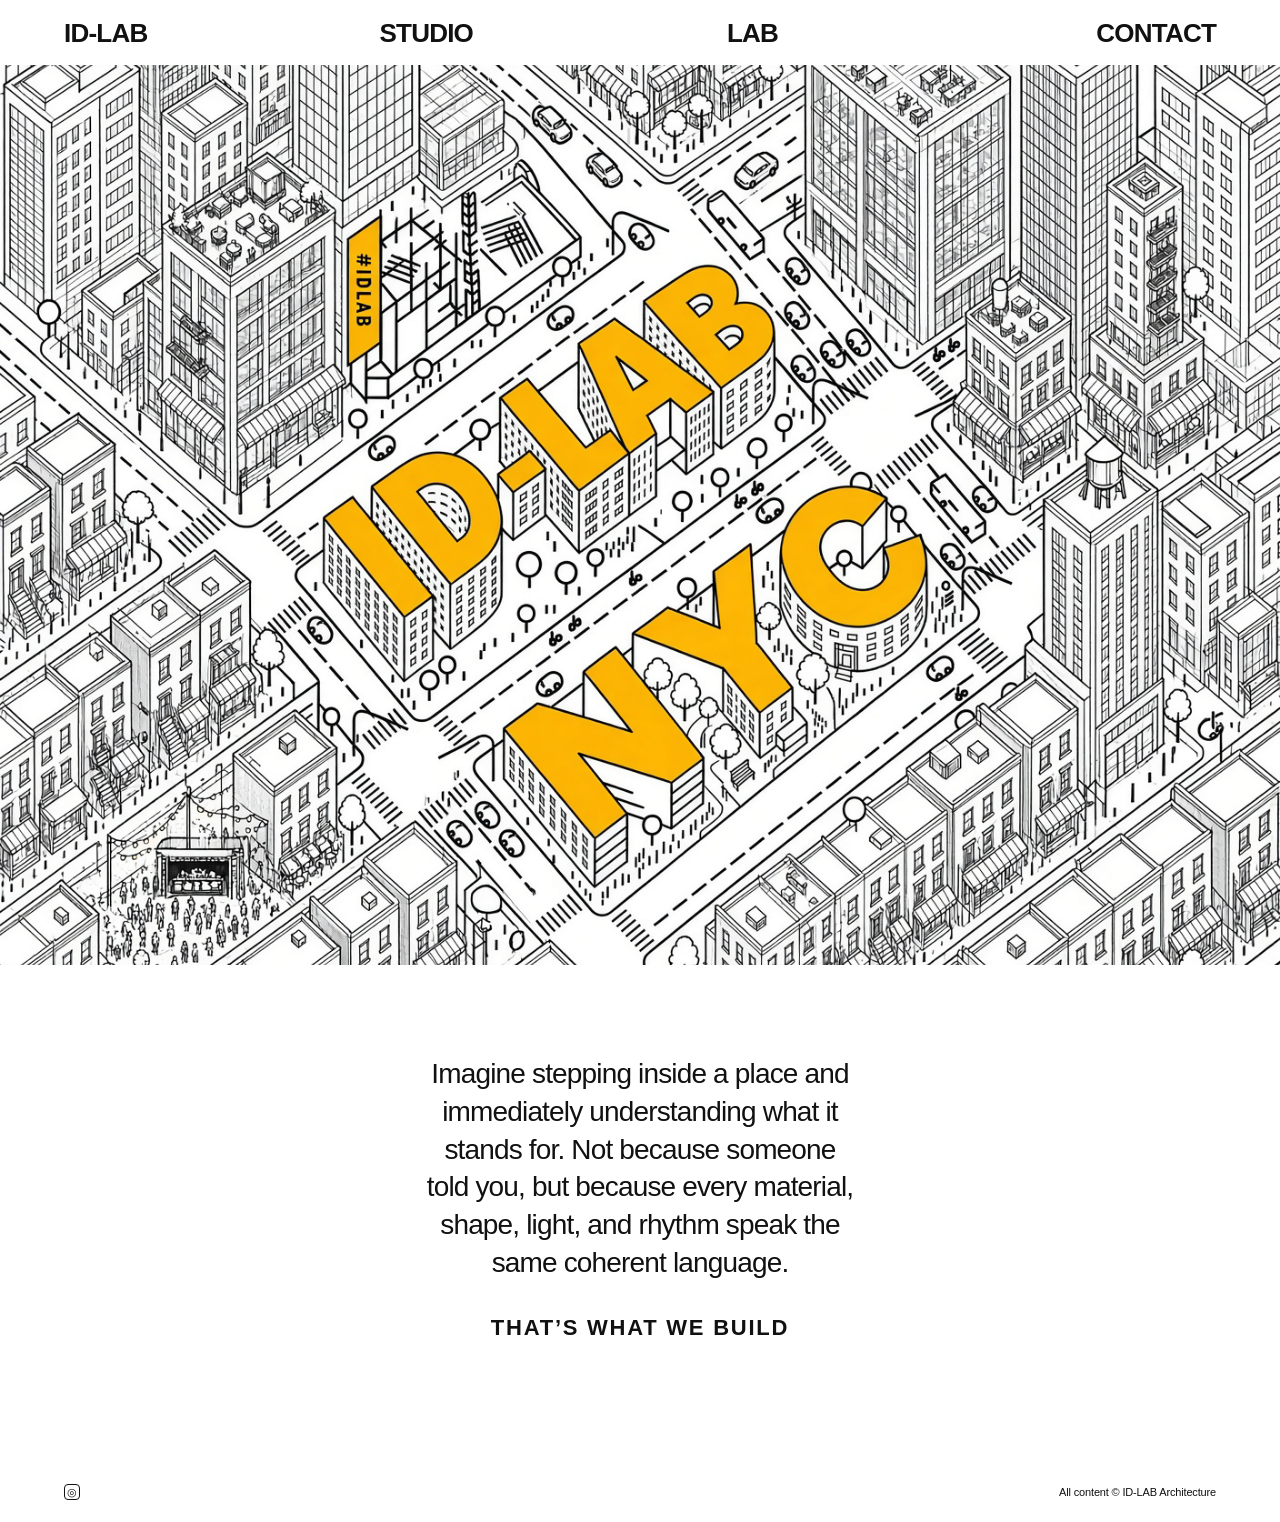
==== commit d2f715be: "Update index.html" ====
--- a/index.html
+++ b/index.html
@@ -10,7 +10,7 @@
   <header class="nav">
     <a href="index.html">ID-LAB</a>
     <a href="studio.html">Studio</a>
-    <a href="work.html">Work</a>
+    <a href="work.html">Lab</a>
     <a href="contact.html">Contact</a>
   </header>
 
--- a/style.css
+++ b/style.css
@@ -13,15 +13,22 @@
   position: sticky; top: 0; z-index: 30;
   background: rgba(255,255,255,.94);
   display: grid;
-  grid-template-columns: 1fr 1fr 1fr 1fr;
+  grid-template-columns: 0.8fr 0.85fr 1.35fr 0.9fr;
   align-items: center;
+  gap: 8px;
   padding: 18px 5vw 16px;
 }
+body.home header.nav {
+  position: absolute;
+  top: 0; left: 0; right: 0;
+  background: transparent;
+}
 header.nav a {
-  font-size: clamp(13px, 3.4vw, 26px);
+  font-size: clamp(12px, 3.15vw, 26px);
   font-weight: 700;
   letter-spacing: -0.03em;
   text-transform: uppercase;
+  white-space: nowrap;
 }
 header.nav a:nth-child(1) { text-align: left; }
 header.nav a:nth-child(2),
@@ -29,18 +36,24 @@
 header.nav a:nth-child(4) { text-align: right; }
 
 .cover {
-  width: 100vw;
+  width: 100%;
   height: 100svh;
+  min-height: 100vh;
   margin: 0;
   overflow: hidden;
-  background: #fff;
+  background: #fff url("id-lab-city-iso.jpg") center 30% / cover no-repeat;
 }
 .cover img {
   width: 100%;
   height: 100%;
   object-fit: cover;
-  object-position: center 22%;
-  display: block;
+  object-position: center 30%;
+  display: block;
+}
+body.home footer {
+  position: absolute;
+  left: 0; right: 0; bottom: 0;
+  background: linear-gradient(transparent, rgba(255,255,255,.85));
 }
 
 .intro {
@@ -118,10 +131,177 @@
   min-height: 2.2em;
 }
 
+@font-face {
+  font-family: "Lab Hand";
+  src: url("lab/ArchitectsDaughter-Regular.ttf") format("truetype");
+  font-weight: 400;
+  font-style: normal;
+  font-display: swap;
+}
+
+.integ {
+  margin: 0;
+  padding: 18px 3vw 28px;
+}
+.integ svg {
+  width: 100%;
+  max-width: 560px;
+  height: auto;
+  display: block;
+  margin: 0 auto;
+}
+.integ .blk path {
+  fill: #fff;
+  stroke: #111;
+  stroke-width: 1.35;
+  stroke-linejoin: round;
+  stroke-linecap: round;
+}
+.integ .title {
+  font-family: Helvetica, Arial, "Helvetica Neue", sans-serif;
+  font-size: 18px;
+  font-weight: 700;
+  letter-spacing: -0.03em;
+  text-anchor: middle;
+  fill: #111;
+}
+.integ .note {
+  font-family: "Lab Hand", "Segoe Print", cursive;
+  font-size: 13px;
+  letter-spacing: 0.04em;
+  fill: #3a3a3a;
+}
+.integ .in {
+  font-family: "Lab Hand", "Segoe Print", cursive;
+  font-size: 12px;
+  letter-spacing: 0.03em;
+  fill: #111;
+}
+.integ .seq {
+  fill: none;
+  stroke: #111;
+  stroke-width: 1.25;
+  stroke-linecap: round;
+}
+.integ .spine {
+  fill: none;
+  stroke: #c4a035;
+  stroke-width: 2.4;
+  stroke-linecap: round;
+  stroke-linejoin: round;
+}
+.integ .spine-label { fill: #8a7020; font-size: 14px; }
+.integ .return { fill: #8a7020; font-size: 13px; }
+.integ .end { fill: #3a3a3a; }
+.integ figcaption {
+  max-width: 560px;
+  margin: 8px auto 0;
+  padding: 0 6vw;
+  font-size: clamp(16px, 3.6vw, 20px);
+  letter-spacing: -0.03em;
+}
+.integ figcaption a { border-bottom: 1px solid #111; }
+
+.lab-open {
+  padding: 9vh 7vw 4vh;
+  max-width: 16em;
+}
+.lab-open p {
+  font-size: clamp(28px, 8vw, 54px);
+  line-height: 1.05;
+  letter-spacing: -0.045em;
+  font-weight: 700;
+}
+.lab-open .lab-sub {
+  margin-top: 0.7em;
+  font-size: clamp(16px, 3.6vw, 22px);
+  font-weight: 400;
+  letter-spacing: -0.03em;
+  color: var(--muted);
+}
+
+.lab-rail {
+  position: sticky;
+  top: 52px;
+  z-index: 20;
+  display: flex;
+  gap: 18px;
+  overflow-x: auto;
+  padding: 10px 6vw 12px;
+  background: rgba(255,255,255,.94);
+  border-bottom: 1px solid #ececec;
+  -webkit-overflow-scrolling: touch;
+}
+.lab-rail a {
+  flex: 0 0 auto;
+  font-size: 12px;
+  font-weight: 700;
+  letter-spacing: 0.08em;
+  text-transform: uppercase;
+}
+
+.plate { padding: 28px 5vw 10px; }
+.plate img {
+  width: 100%;
+  height: auto;
+  display: block;
+  background: #fff;
+}
+.plate-cap {
+  display: grid;
+  grid-template-columns: auto 1fr;
+  column-gap: 14px;
+  align-items: baseline;
+  padding: 14px 1vw 8px;
+}
+.plate-cap span {
+  font-size: 12px;
+  font-weight: 700;
+  letter-spacing: 0.08em;
+  color: var(--muted);
+}
+.plate-cap h2 {
+  font-size: clamp(22px, 5.5vw, 34px);
+  letter-spacing: -0.04em;
+  font-weight: 700;
+}
+.plate-cap p {
+  grid-column: 2;
+  margin-top: 0.25em;
+  font-size: clamp(16px, 3.6vw, 20px);
+  line-height: 1.35;
+  letter-spacing: -0.03em;
+  max-width: 28em;
+}
+
+.lab-close {
+  margin-top: 28px;
+  position: relative;
+}
+.lab-close img {
+  width: 100%;
+  height: 72vw;
+  max-height: 640px;
+  object-fit: cover;
+  object-position: center 42%;
+  display: block;
+}
+.lab-close div {
+  padding: 22px 7vw 36px;
+}
+.lab-close p {
+  font-size: clamp(16px, 3.6vw, 22px);
+  line-height: 1.4;
+  letter-spacing: -0.03em;
+  margin-bottom: 0.7em;
+}
+.lab-close a { border-bottom: 1px solid #111; }
+
 .services {
   list-style: none;
-  margin: 2em 0 0;
-  padding: 0;
+  margin: 2.4em 0 0;
+  padding: 1.3em 0 0;
+  border-top: 1px solid #ececec;
 }
 .services li {
   font-size: clamp(17px, 3.5vw, 24px);
@@ -142,7 +322,7 @@
 }
 .contact-page .lead,
 .contact-page .where {
-  color: var(--muted);
+  color: var(--ink);
   font-size: clamp(16px, 3.4vw, 24px);
 }
 .contact-page .mail {
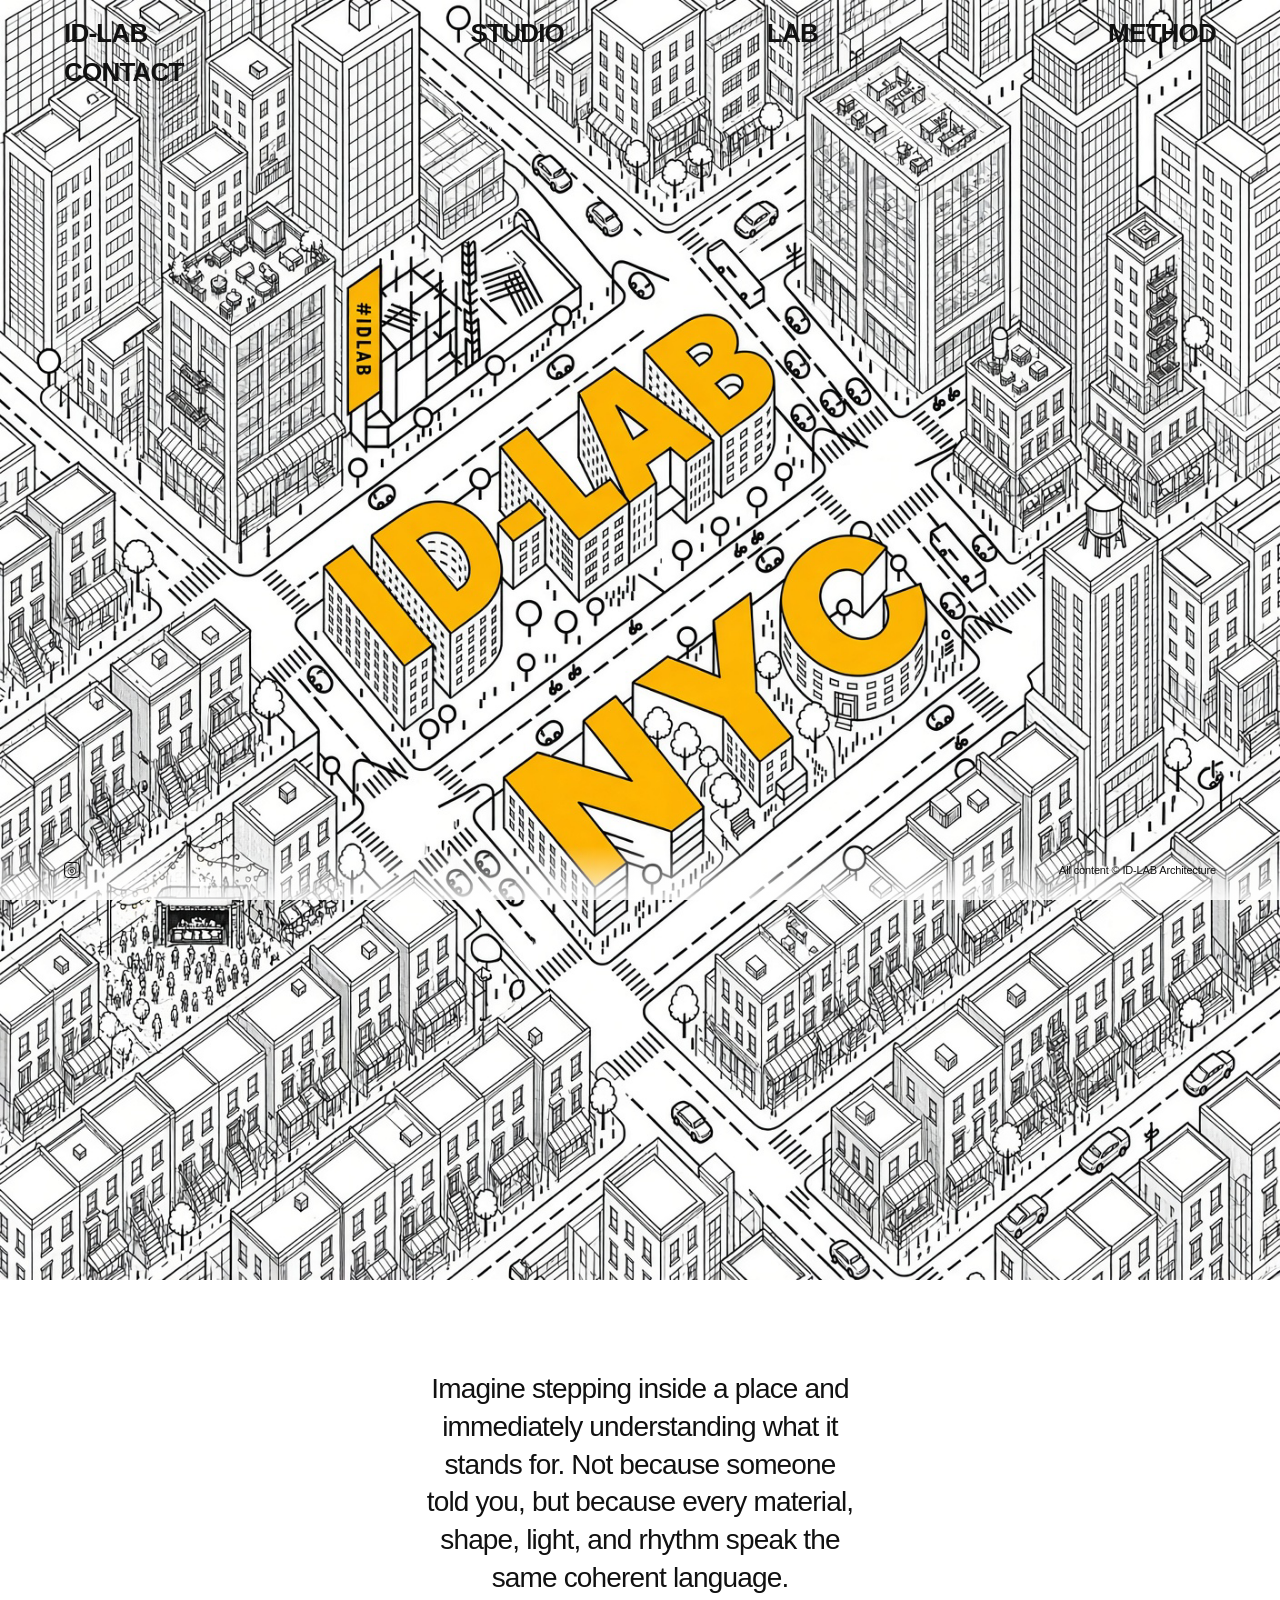
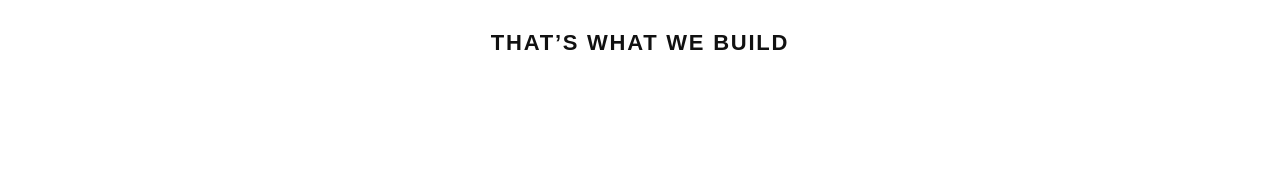
==== commit f9a33049: "Separate Lab manifesto from Method; update slogan, opening line, add citywide events (TPAs); cover l" ====
--- a/index.html
+++ b/index.html
@@ -3,20 +3,21 @@
 <head>
   <meta charset="UTF-8" />
   <meta name="viewport" content="width=device-width, initial-scale=1" />
- 
+  <title>ID-LAB.nyc</title>
   <link rel="stylesheet" href="style.css" />
 </head>
-<body>
+<body class="home">
   <header class="nav">
     <a href="index.html">ID-LAB</a>
     <a href="studio.html">Studio</a>
     <a href="work.html">Lab</a>
+    <a href="method.html">Method</a>
     <a href="contact.html">Contact</a>
   </header>
 
-  <div class="cover">
+  <a class="cover" href="work.html">
     <img src="id-lab-city-iso.png" alt="ID-LAB NYC">
-  </div>
+  </a>
 
   <div class="intro">
     <p>Imagine stepping inside a place and immediately understanding what it stands for. Not because someone told you, but because every material, shape, light, and rhythm speak the same coherent language.</p>
--- a/style.css
+++ b/style.css
@@ -13,7 +13,7 @@
   position: sticky; top: 0; z-index: 30;
   background: rgba(255,255,255,.94);
   display: grid;
-  grid-template-columns: 0.8fr 0.85fr 1.35fr 0.9fr;
+  grid-template-columns: 1fr 1fr 0.8fr 1fr;
   align-items: center;
   gap: 8px;
   padding: 18px 5vw 16px;
@@ -41,13 +41,13 @@
   min-height: 100vh;
   margin: 0;
   overflow: hidden;
-  background: #fff url("id-lab-city-iso.jpg") center 30% / cover no-repeat;
+  background: #fff;
 }
 .cover img {
   width: 100%;
   height: 100%;
   object-fit: cover;
-  object-position: center 30%;
+  object-position: center 46%;
   display: block;
 }
 body.home footer {
@@ -124,11 +124,12 @@
   display: block;
 }
 .slideshow-caption {
-  color: var(--muted);
-  font-size: 12px;
-  line-height: 1.35;
+  color: var(--ink);
+  font-size: 13px;
+  line-height: 1.4;
+  letter-spacing: -0.01em;
   margin: 8px 0 2.2em;
-  min-height: 2.2em;
+  min-height: 2.6em;
 }
 
 @font-face {
@@ -297,17 +298,89 @@
 }
 .lab-close a { border-bottom: 1px solid #111; }
 
+.list-label {
+  margin: 3.4em 0 0;
+  padding-top: 1.35em;
+  border-top: 1px solid #ececec;
+  font-size: 11px;
+  font-weight: 700;
+  letter-spacing: 0.08em;
+  text-transform: uppercase;
+}
 .services {
   list-style: none;
-  margin: 2.4em 0 0;
+  margin: 0.85em 0 0;
+  padding: 0;
+  border: 0;
+}
+.services li {
+  font-size: clamp(17px, 3.5vw, 24px);
+  line-height: 1.2;
+  letter-spacing: -0.03em;
+  padding: 0.55em 0;
+  border-bottom: 1px solid #ececec;
+}
+.services li::before { content: none; }
+
+.seq {
+  list-style: none;
+  margin: 1.6em 0 0;
   padding: 1.3em 0 0;
   border-top: 1px solid #ececec;
 }
-.services li {
+.seq > li {
+  position: relative;
+  margin: 0 0 1.35em;
+  padding: 0;
+}
+.claim {
   font-size: clamp(17px, 3.5vw, 24px);
-  line-height: 1.5;
-  letter-spacing: -0.03em;
-  padding: 0.15em 0;
+  font-weight: 700;
+  letter-spacing: -0.03em;
+  line-height: 1.25;
+  margin-bottom: 0.15em;
+}
+.seq > li::before,
+.seq .sub li::before {
+  content: none;
+}
+.seq .n {
+  display: block;
+  font-size: 11px;
+  font-weight: 700;
+  letter-spacing: 0.08em;
+  text-transform: uppercase;
+  margin-bottom: 0.2em;
+}
+.seq h2 {
+  font-size: clamp(17px, 3.5vw, 24px);
+  font-weight: 700;
+  letter-spacing: -0.03em;
+  line-height: 1.2;
+}
+.seq p {
+  margin: 0.28em 0 0;
+}
+.seq .sub {
+  list-style: none;
+  margin: 0.45em 0 0;
+  padding: 0;
+}
+.seq .sub li {
+  position: relative;
+  padding: 0.12em 0 0.12em 1.15em;
+  font-size: clamp(17px, 3.5vw, 24px);
+  letter-spacing: -0.03em;
+  line-height: 1.4;
+}
+.seq .sub li::before {
+  content: "";
+  position: absolute;
+  left: 0;
+  top: 0.62em;
+  width: 5px;
+  height: 5px;
+  background: #111;
 }
 
 .contact-page {
@@ -329,6 +402,21 @@
   font-size: clamp(18px, 3.8vw, 26px);
   font-weight: 500;
 }
+.contact-page .mark {
+  width: 76px;
+  height: auto;
+  margin-top: 36px;
+  margin-bottom: 1.15em;
+  display: block;
+}
+.contact-page .note {
+  color: var(--ink);
+  font-size: 13px;
+  line-height: 1.4;
+  letter-spacing: -0.01em;
+  max-width: 28em;
+  margin-top: 28px;
+}
 
 footer {
   display: flex;
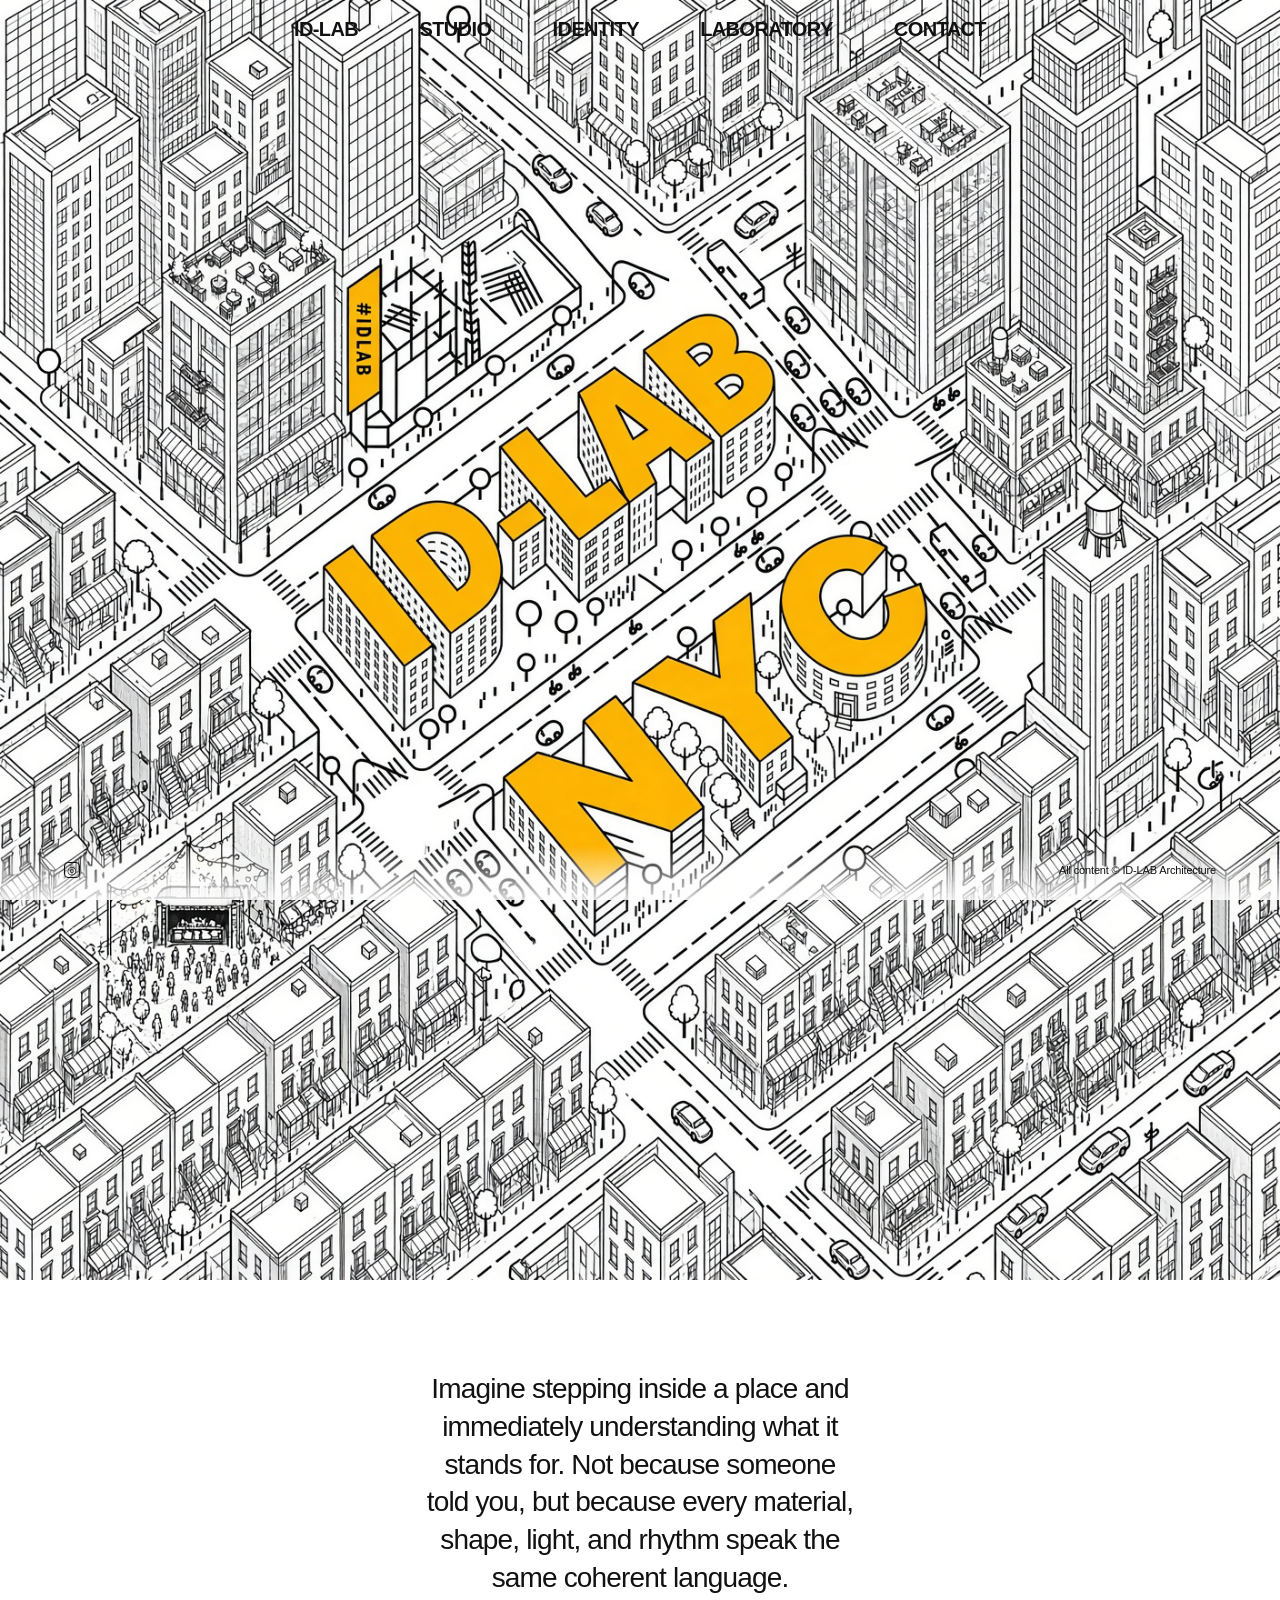
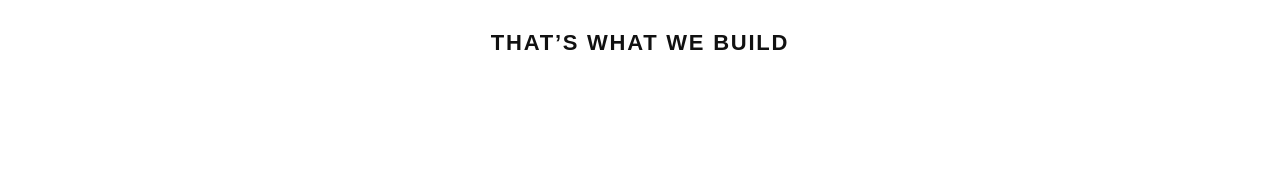
==== commit fd416902: "Rename Lab to Identity (all bold uppercase), Method to Laboratory; move opening lines to Laboratory;" ====
--- a/index.html
+++ b/index.html
@@ -10,8 +10,8 @@
   <header class="nav">
     <a href="index.html">ID-LAB</a>
     <a href="studio.html">Studio</a>
-    <a href="work.html">Lab</a>
-    <a href="method.html">Method</a>
+    <a href="work.html">Identity</a>
+    <a href="method.html">Laboratory</a>
     <a href="contact.html">Contact</a>
   </header>
 
--- a/style.css
+++ b/style.css
@@ -12,10 +12,12 @@
 header.nav {
   position: sticky; top: 0; z-index: 30;
   background: rgba(255,255,255,.94);
-  display: grid;
-  grid-template-columns: 1fr 1fr 0.8fr 1fr;
-  align-items: center;
-  gap: 8px;
+  display: flex;
+  justify-content: space-between;
+  align-items: baseline;
+  width: min(820px, 100%);
+  margin-inline: auto;
+  gap: 0.55em;
   padding: 18px 5vw 16px;
 }
 body.home header.nav {
@@ -24,16 +26,13 @@
   background: transparent;
 }
 header.nav a {
-  font-size: clamp(12px, 3.15vw, 26px);
+  flex: 0 0 auto;
+  font-size: clamp(11px, 2.6vw, 20px);
   font-weight: 700;
   letter-spacing: -0.03em;
   text-transform: uppercase;
   white-space: nowrap;
 }
-header.nav a:nth-child(1) { text-align: left; }
-header.nav a:nth-child(2),
-header.nav a:nth-child(3) { text-align: center; }
-header.nav a:nth-child(4) { text-align: right; }
 
 .cover {
   width: 100%;
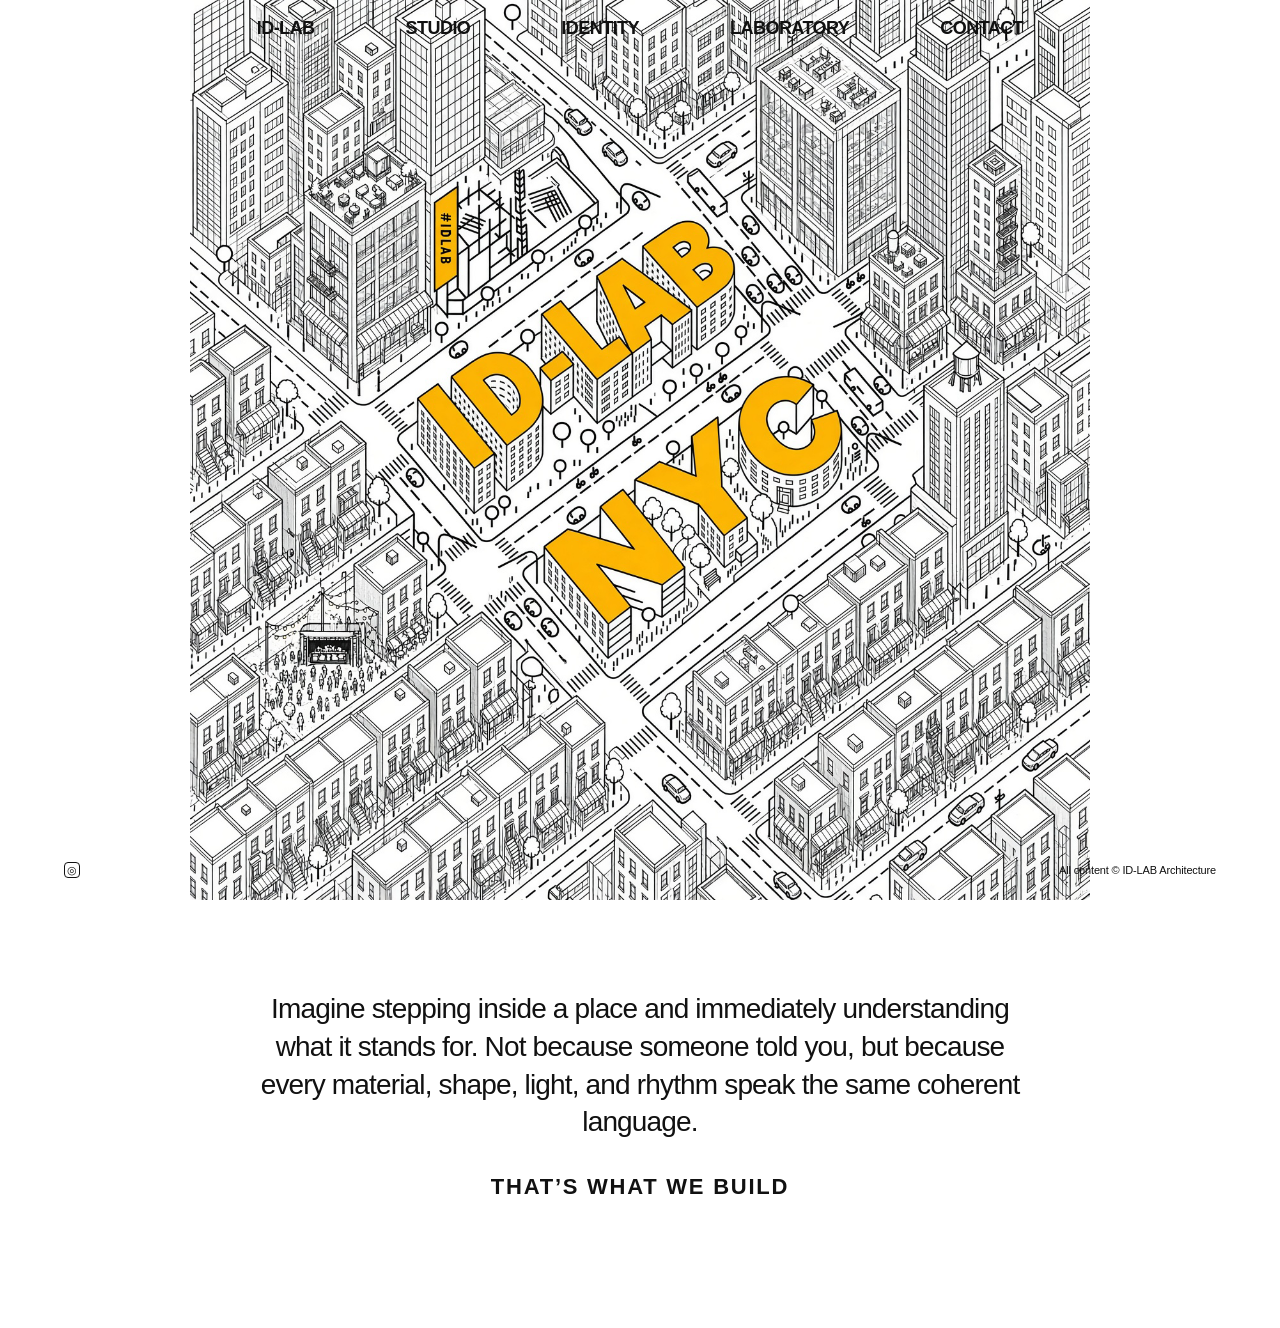
==== commit e5815766: "Align nav and text columns; enlarge desktop images; fix Identity spacing and break; cover to Laborat" ====
--- a/index.html
+++ b/index.html
@@ -15,7 +15,7 @@
     <a href="contact.html">Contact</a>
   </header>
 
-  <a class="cover" href="work.html">
+  <a class="cover" href="method.html">
     <img src="id-lab-city-iso.png" alt="ID-LAB NYC">
   </a>
 
--- a/style.css
+++ b/style.css
@@ -1,4 +1,4 @@
-:root { --ink: #111; --muted: #6e6e6e; --bg: #fff; }
+:root { --ink: #111; --muted: #6e6e6e; --bg: #fff; --col: 920px; }
 * { box-sizing: border-box; margin: 0; padding: 0; }
 html, body { background: var(--bg); color: var(--ink); }
 body {
@@ -8,6 +8,7 @@
 }
 a { color: inherit; text-decoration: none; }
 a:hover { opacity: 0.45; }
+a.cover:hover { opacity: 1; }
 
 header.nav {
   position: sticky; top: 0; z-index: 30;
@@ -15,19 +16,21 @@
   display: flex;
   justify-content: space-between;
   align-items: baseline;
-  width: min(820px, 100%);
+  width: min(var(--col), 100%);
   margin-inline: auto;
-  gap: 0.55em;
-  padding: 18px 5vw 16px;
+  gap: 0.4em;
+  padding: 18px 6vw 16px;
 }
 body.home header.nav {
   position: absolute;
   top: 0; left: 0; right: 0;
+  width: min(var(--col), 100%);
+  margin-inline: auto;
   background: transparent;
 }
 header.nav a {
   flex: 0 0 auto;
-  font-size: clamp(11px, 2.6vw, 20px);
+  font-size: clamp(10px, 2.4vw, 18px);
   font-weight: 700;
   letter-spacing: -0.03em;
   text-transform: uppercase;
@@ -35,30 +38,33 @@
 }
 
 .cover {
-  width: 100%;
-  height: 100svh;
-  min-height: 100vh;
-  margin: 0;
+  display: block;
+  width: min(var(--col), 100%);
+  max-height: 100svh;
+  margin: 0 auto;
   overflow: hidden;
   background: #fff;
+  position: relative;
 }
 .cover img {
   width: 100%;
-  height: 100%;
-  object-fit: cover;
-  object-position: center 46%;
-  display: block;
+  height: auto;
+  max-height: 100svh;
+  object-fit: contain;
+  object-position: center center;
+  display: block;
+  pointer-events: none;
 }
 body.home footer {
   position: absolute;
   left: 0; right: 0; bottom: 0;
-  background: linear-gradient(transparent, rgba(255,255,255,.85));
+  background: none;
 }
 
 .intro {
-  max-width: 38em;
+  max-width: var(--col);
   margin: 0 auto;
-  padding: 10vh 7vw 14vh;
+  padding: 10vh 6vw 14vh;
   text-align: center;
 }
 .intro p {
@@ -75,7 +81,7 @@
 }
 
 .wrap {
-  max-width: 820px;
+  max-width: var(--col);
   margin: 0 auto;
   padding: 48px 6vw 90px;
 }
@@ -83,7 +89,10 @@
   font-size: clamp(17px, 3.5vw, 24px);
   line-height: 1.38;
   letter-spacing: -0.03em;
-  margin-bottom: 1.05em;
+  margin-bottom: 0.85em;
+}
+.wrap p.tight {
+  margin-bottom: 0.35em;
 }
 .wrap .name {
   margin-top: 2em;
@@ -107,6 +116,13 @@
   margin: 18px 0 8px;
   background: #f4f4f4;
   overflow: hidden;
+}
+@media (min-width: 900px) {
+  .slideshow {
+    width: 118%;
+    margin-left: -9%;
+    margin-right: -9%;
+  }
 }
 .slide {
   position: absolute;
@@ -383,37 +399,36 @@
 }
 
 .contact-page {
-  min-height: calc(100svh - 140px);
-  display: flex;
-  flex-direction: column;
-  align-items: center;
-  justify-content: center;
+  max-width: var(--col);
+  margin: 0 auto;
+  padding: 48px 6vw 90px;
   text-align: center;
-  padding: 40px 7vw 100px;
-  gap: 22px;
-}
-.contact-page .lead,
-.contact-page .where {
-  color: var(--ink);
-  font-size: clamp(16px, 3.4vw, 24px);
+}
+.contact-page .lead {
+  font-size: clamp(17px, 3.5vw, 24px);
+  line-height: 1.38;
+  letter-spacing: -0.03em;
+  margin-bottom: 1.05em;
 }
 .contact-page .mail {
   font-size: clamp(18px, 3.8vw, 26px);
   font-weight: 500;
+  margin: 1.4em 0;
+}
+.contact-page .where {
+  font-size: clamp(16px, 3.4vw, 24px);
+  margin: 0.6em 0;
 }
 .contact-page .mark {
   width: 76px;
   height: auto;
-  margin-top: 36px;
-  margin-bottom: 1.15em;
+  margin: 36px auto 1.15em;
   display: block;
 }
 .contact-page .note {
-  color: var(--ink);
   font-size: 13px;
   line-height: 1.4;
   letter-spacing: -0.01em;
-  max-width: 28em;
   margin-top: 28px;
 }
 
